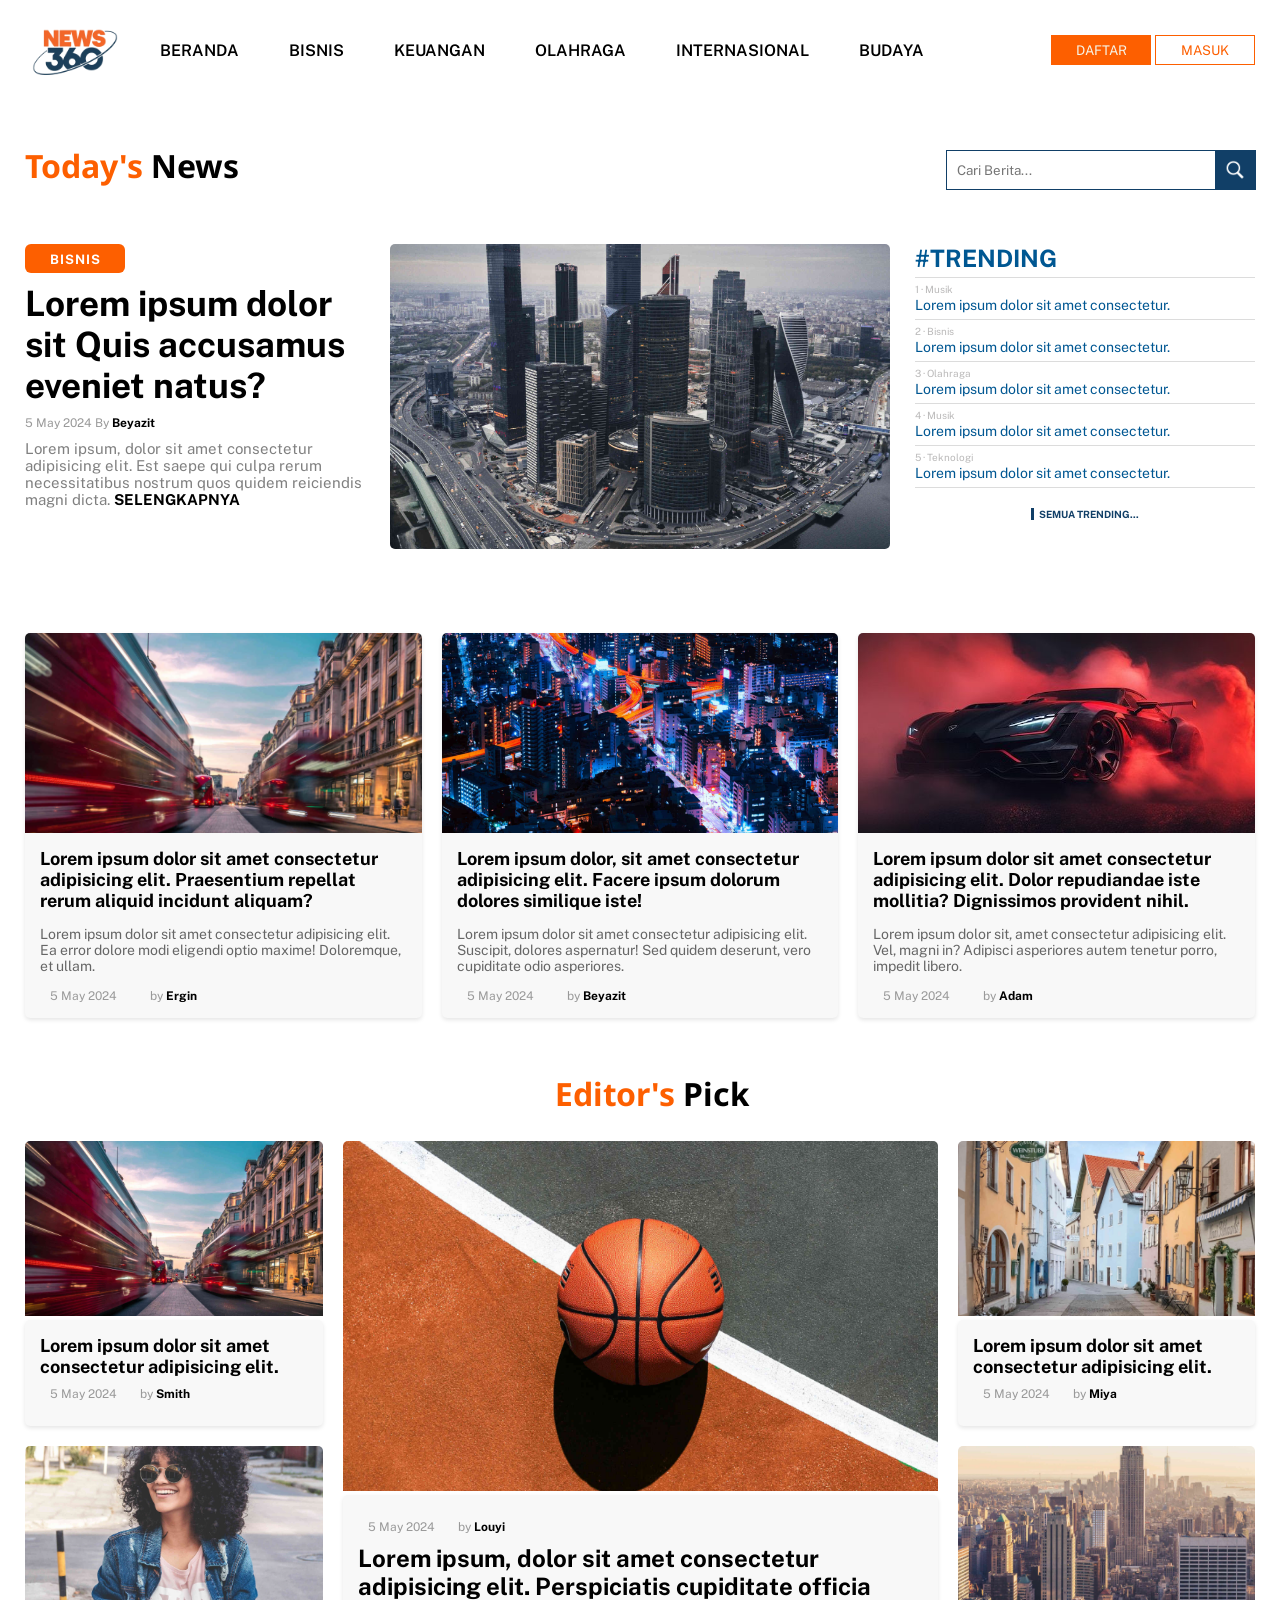
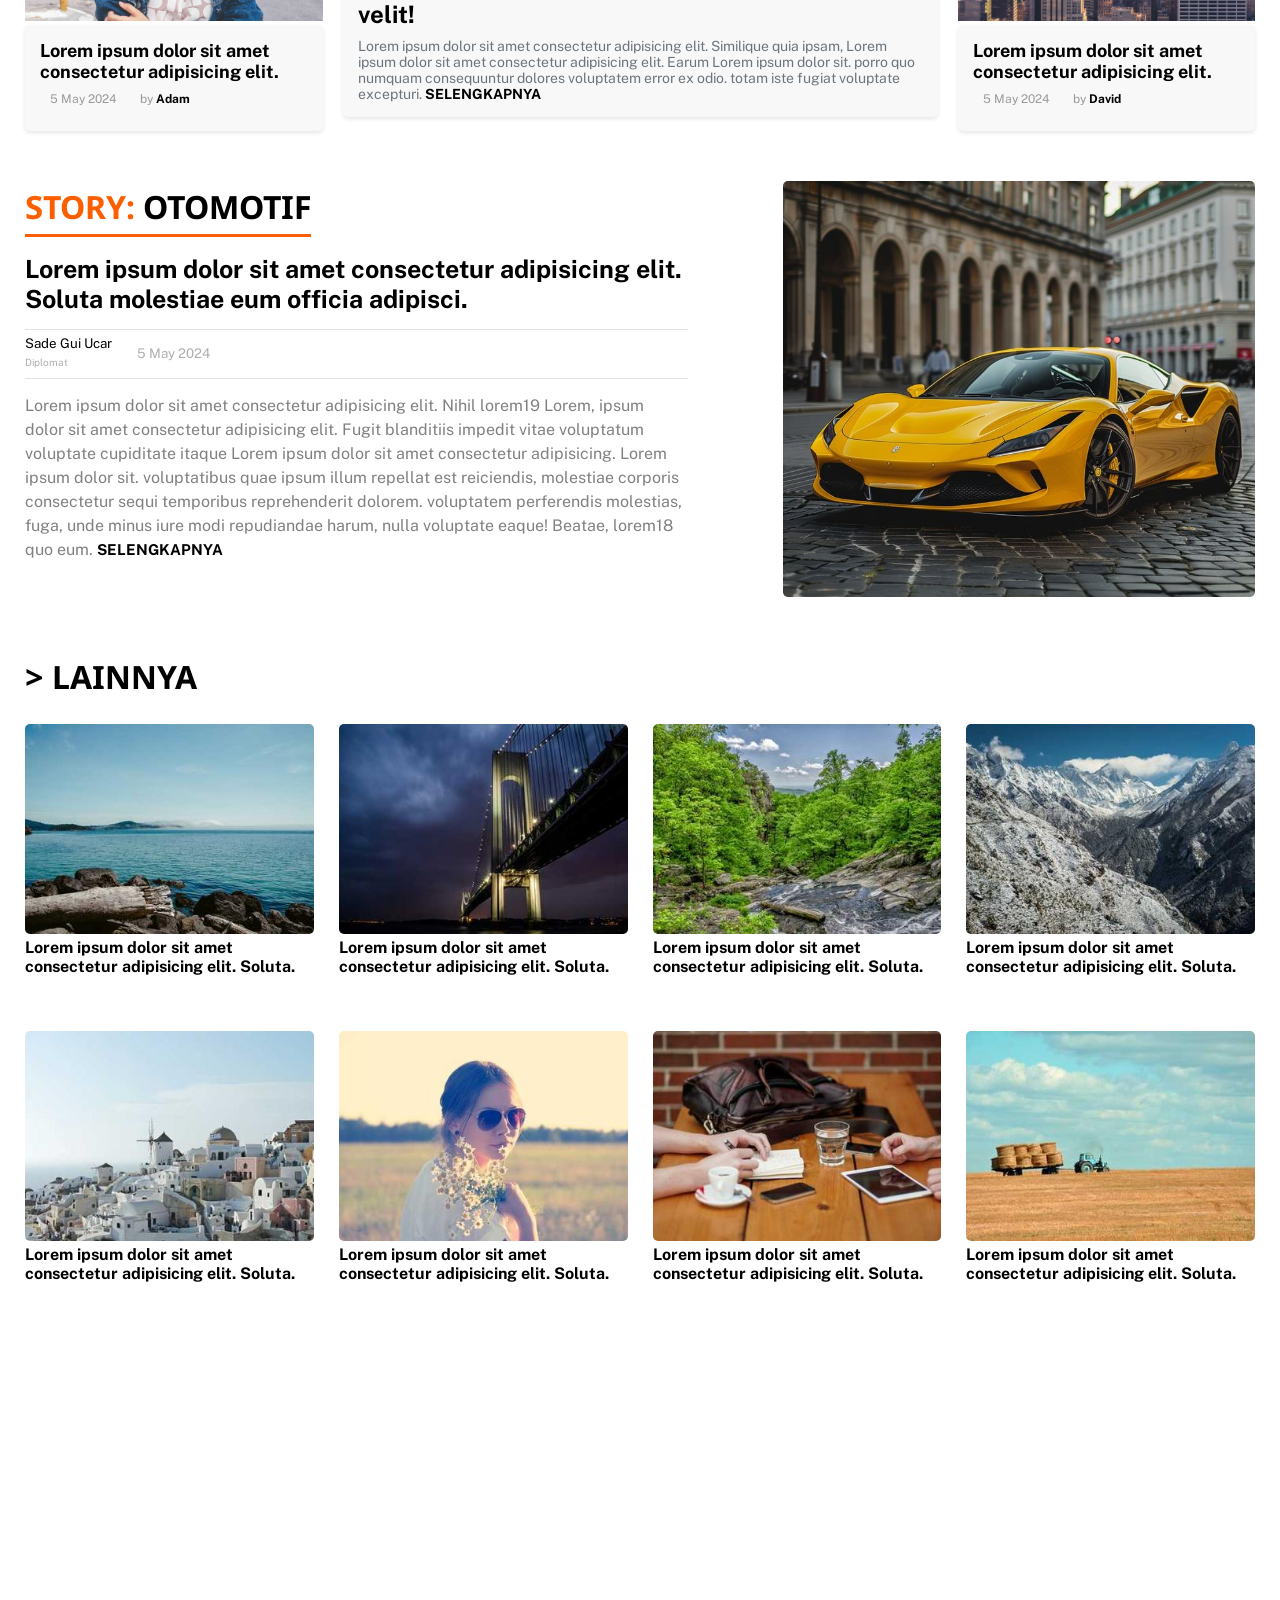
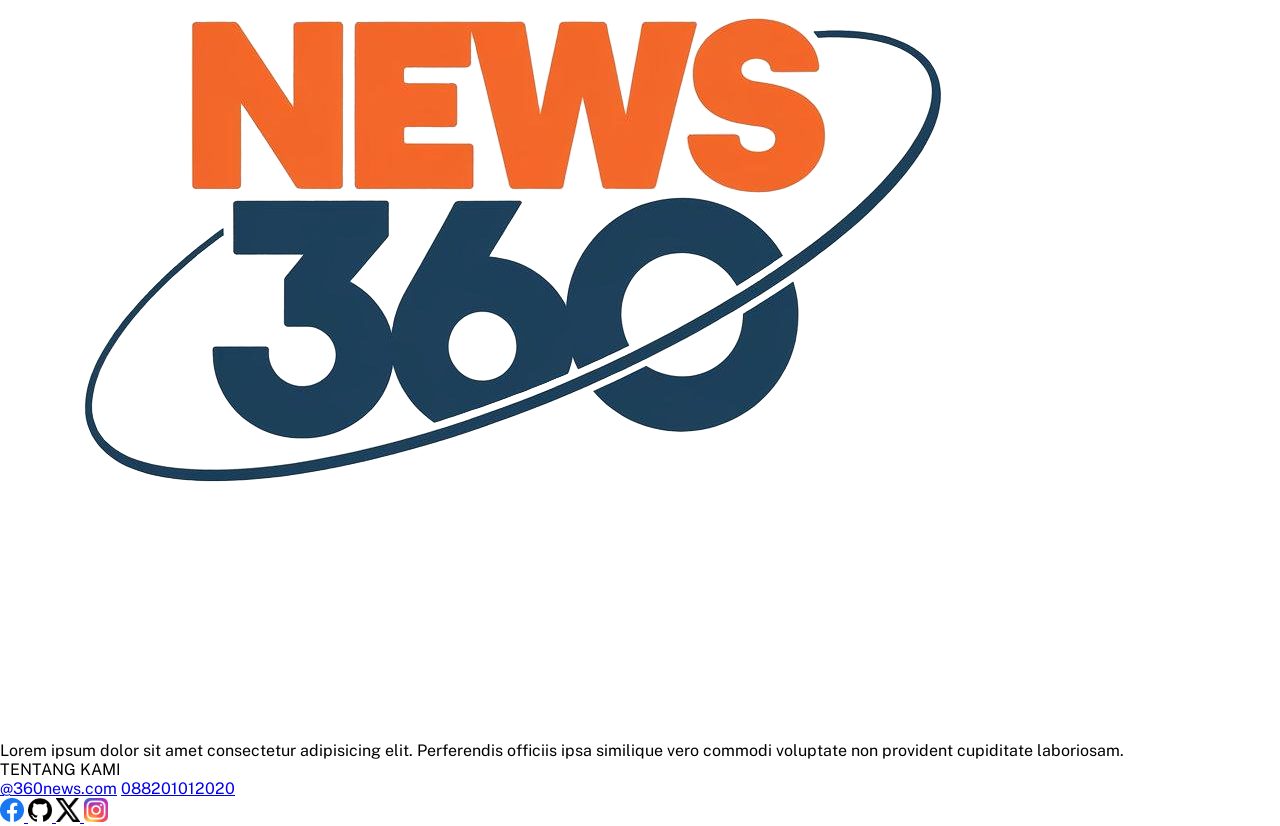
==== beranda.html @ fb4c7521 "first commit" ====
<!DOCTYPE html>
<html lang="en">
<head>
    <meta charset="UTF-8">
    <meta name="viewport" content="width=device-width, initial-scale=1.0">
    <title>360NEWS</title>
    <link rel="stylesheet" href="beranda.css">
    <link rel="preconnect" href="https://fonts.googleapis.com">
    <link rel="preconnect" href="https://fonts.gstatic.com" crossorigin>
    <link href="https://fonts.googleapis.com/css2?family=Public+Sans:ital,wght@0,600;1,600&display=swap" rel="stylesheet">
    <link rel="preconnect" href="https://fonts.googleapis.com">
    <link rel="preconnect" href="https://fonts.gstatic.com" crossorigin>
    <link href="https://fonts.googleapis.com/css2?family=Noto+Sans+Lao:wdth,wght@75,700&family=Public+Sans:ital,wght@0,600;1,600&display=swap" rel="stylesheet">
    <link href="https://cdnjs.cloudflare.com/ajax/libs/font-awesome/5.15.3/css/all.min.css" rel="stylesheet"/>
</head>
<body>
    <header>
        <div class="header-container">
            <div class="left-section">
                <div class="logo">
                    <img src="gambar/LOGOO.png" alt="">
                </div>
                <nav id="navMenu" class="hidden">
                    <div class="labelCari">
                        <input type="text" placeholder="Cari Berita" class="pencarian">
                        <button class="pencarian-btn"><b>Cari</b></button>
                    </div>
                    <a class="kategori" href="#">BERANDA</a>
                    <a class="kategori" href="#">BISNIS</a>
                    <a class="kategori" href="#">KEUANGAN</a>
                    <a class="kategori" href="#">OLAHRAGA</a>
                    <a class="kategori" href="#">INTERNASIONAL</a>
                    <a class="kategori" href="#">BUDAYA</a>
                </nav>
            </div>
            <div class="kanan-nav">
                <div class="ikon-menu" id="menuToggle">
                    <div class="baris"></div>
                    <div class="baris"></div>
                    <div class="baris"></div>
                </div>
                <div class="loginAkun-btn">
                <button>DAFTAR</button>
                <button id="login-btn">MASUK</button>
            </div>
            </div>
        </div>
    </header>

    <main>
        <div class="judul-dan-cari">
        <div class="hotline-judul">
            <h1><b>Today's</b> News</h1>
        </div>
        <div class="pencarian-berita-beranda">
            <div class="container-cari">
                <input type="text" class="cari-input" placeholder="Cari Berita...">
            </div>
            <div class="cari-btn">
                <img src="gambar/icons8-search-50 (1).png" alt="">
            </div>
        </div>
    </div>
        <div class="konten">
            <div class="konten-1">
                <div class="layout">
                    <div class="genre">
                        <a href="#"><b>BISNIS</b></a>
                    </div>
                    <div class="subjudul-konten">
                        <p><b>Lorem ipsum dolor sit  Quis accusamus eveniet natus?</b></p>
                        <div class="penulis-tgl">
                            <label for="">5 May 2024</label>
                            <label for="">By <b>Beyazit</b></label>
                        </div>
                        <div class="ringkasan">
                            <p>Lorem ipsum, dolor sit amet consectetur adipisicing elit. Est saepe qui culpa rerum necessitatibus nostrum quos quidem reiciendis magni dicta. <b>SELENGKAPNYA</b></p>
                        </div>
                    </div>
                </div>
                <div class="layout">
                    <img class="gambarHotline" src="gambar/websiteplanet-dummy-820X500 (1).png" alt="">
                </div>
                <div class="layout">
                    <div class="trending-layout">
                        <h3>#TRENDING</h3>
                        <div class="trending-card">
                            <div class="nomor-genre">
                                <label for="">1 · </label>
                                <label for="">Musik</label>
                            </div>
                            <a href="#">Lorem ipsum dolor sit amet consectetur.</a>
                        </div>
                        <div class="trending-card">
                            <div class="nomor-genre">
                                <label for="">2 · </label>
                                <label for="">Bisnis</label>
                            </div>
                            <a href="#">Lorem ipsum dolor sit amet consectetur.</a>
                        </div>
                        <div class="trending-card">
                            <div class="nomor-genre">
                                <label for="">3 · </label>
                                <label for="">Olahraga</label>
                            </div>
                            <a href="#">Lorem ipsum dolor sit amet consectetur.</a>
                        </div>
                        <div class="trending-card">
                            <div class="nomor-genre">
                                <label for="">4 · </label>
                                <label for="">Musik</label>
                            </div>
                            <a href="#">Lorem ipsum dolor sit amet consectetur.</a>
                        </div>
                        <div class="trending-card">
                            <div class="nomor-genre">
                                <label for="">5 · </label>
                                <label for="">Teknologi</label>
                            </div>
                            <a href="#">Lorem ipsum dolor sit amet consectetur.</a>
                        </div>
                        <div class="trending-card">
                            <div class="semua-trending">
                                <a href="#"><b>SEMUA TRENDING...</b></a>
                            </div>
                        </div>
                    </div>
                </div>
            </div>
            <div class="konten-2">
                <div class="panel">
                    <img src="gambar/websiteplanet-dummy-820X500 (2).png" alt="">
                    <p class="subjudul-konten-2"><b>Lorem ipsum dolor sit amet consectetur adipisicing elit. Praesentium repellat rerum aliquid incidunt aliquam?</b></p>
                    <p class="ringkasan-konten-2">Lorem ipsum dolor sit amet consectetur adipisicing elit. Ea error dolore modi eligendi optio maxime! Doloremque, et ullam.</p>
                    <div class="penulis-tgl-konten">
                        <label for="">5 May 2024</label>
                        <label for="">by <b>Ergin</b></label>
                    </div>
                </div>
                <div class="panel">
                    <img src="gambar/websiteplanet-dummy-800X400.png" alt="">
                    <p class="subjudul-konten-2"><b>Lorem ipsum dolor, sit amet consectetur adipisicing elit. Facere ipsum dolorum dolores similique iste!</b></p>
                    <p class="ringkasan-konten-2">Lorem ipsum dolor sit amet consectetur adipisicing elit. Suscipit, dolores aspernatur! Sed quidem deserunt, vero cupiditate odio asperiores.</p>
                    <div class="penulis-tgl-konten">
                        <label for="">5 May 2024</label>
                        <label for="">by <b>Beyazit</b></label>
                    </div>
                </div>
                <div class="panel">
                    <img src="gambar/Premium Photo _ Sport car wallpaper illustration images.jpg" alt="">
                    <p class="subjudul-konten-2"><b>Lorem ipsum dolor sit amet consectetur adipisicing elit. Dolor repudiandae iste mollitia? Dignissimos provident nihil.</b></p>
                    <p class="ringkasan-konten-2">Lorem ipsum dolor sit, amet consectetur adipisicing elit. Vel, magni in? Adipisci asperiores autem tenetur porro, impedit libero.</p>
                    <div class="penulis-tgl-konten">
                        <label for="">5 May 2024</label>
                        <label for="">by <b>Adam</b></label>
                    </div>
                </div>
            </div>
        </div>
        <div class="konten-editor-pick">
        <h1><b>Editor's</b> Pick</h1>
        <div class="kontainer">
            <div class="gambar-kiri">
                <div class="card">
                    <img src="gambar/websiteplanet-dummy-820X500 (2).png" alt="" class="gambar-sisi">
                    <div class="card-konten">
                        <h3>Lorem ipsum dolor sit amet consectetur adipisicing elit.</h3>
                        <div class="penulis-tgl-konten">
                            <label for="">5 May 2024</label>
                            <label for="">by <b>Smith</b></label>
                        </div>
                    </div>
                </div>
                <div class="card">
                    <img src="gambar/websiteplanet-dummy-800X500.png" alt="" class="gambar-sisi">
                    <div class="card-konten">
                        <h3>Lorem ipsum dolor sit amet consectetur adipisicing elit.</h3>
                        <div class="penulis-tgl-konten">
                            <label for="">5 May 2024</label>
                            <label for="">by <b>Adam</b></label>
                        </div>
                    </div>
                </div>   
            </div>
            <div class="main-card">
                <img src="gambar/websiteplanet-dummy-820X500 (3).png" alt="">
                <div class="main-card-konten">
                    <div class="penulis-tgl-konten">
                        <label for="">5 May 2024</label>
                        <label for="">by <b>Louyi</b></label>
                    </div>
                        <h2 class="subjudul-main-konten"><b>Lorem ipsum, dolor sit amet consectetur adipisicing elit. Perspiciatis cupiditate officia velit!</b></h2>
                        <p class="ringkasan-main-konten">Lorem ipsum dolor sit amet consectetur adipisicing elit. Similique quia ipsam, Lorem ipsum dolor sit amet consectetur adipisicing elit. Earum Lorem ipsum dolor sit. porro quo numquam consequuntur dolores voluptatem error ex odio. totam iste fugiat voluptate excepturi. <b>SELENGKAPNYA</b></p>
                    </div>
                </div>
                <div class="gambar-kanan">
                    <div class="card">
                        <img src="gambar/websiteplanet-dummy-800X400 (2).png" alt="" class="gambar-sisi">
                        <div class="card-konten">
                            <h3>Lorem ipsum dolor sit amet consectetur adipisicing elit.</h3>
                            <div class="penulis-tgl-konten">
                                <label for="">5 May 2024</label>
                                <label for="">by <b>Miya</b></label>
                            </div>
                        </div>
                    </div>
                    <div class="card">
                        <img src="gambar/websiteplanet-dummy-800X400 (3).png" alt="" class="gambar-sisi">
                        <div class="card-konten">
                            <h3>Lorem ipsum dolor sit amet consectetur adipisicing elit.</h3>
                            <div class="penulis-tgl-konten">
                                <label for="">5 May 2024</label>
                                <label for="">by <b>David</b></label>
                            </div>
                        </div>
                    </div>
                </div>
            </div>
        </div>
        <div class="story-war">
            <div class="kontainer-story">
                <div class="konten-kiri">
                    <h1><b>STORY:</b> OTOMOTIF</h1>
                    <p><b>Lorem ipsum dolor sit amet consectetur adipisicing elit. Soluta molestiae eum officia adipisci.</b></p>
                    <div class="tgl-penulis-story">
                        <div class="nama-jabatan">
                            <p class="nama-penulis">Sade Gui Ucar</p>
                            <p class="jabatan">Diplomat</p>
                        </div>
                        <p class="tgl-penulis">5 May 2024</p>
                    </div>
                    <p class="ringkasan-story-konten">Lorem ipsum dolor sit amet consectetur adipisicing elit. Nihil lorem19 Lorem, ipsum dolor sit amet consectetur adipisicing elit. Fugit blanditiis impedit vitae voluptatum voluptate cupiditate itaque Lorem ipsum dolor sit amet consectetur adipisicing. Lorem ipsum dolor sit. voluptatibus quae ipsum illum repellat est reiciendis, molestiae corporis consectetur sequi temporibus reprehenderit dolorem. voluptatem perferendis molestias, fuga, unde minus iure modi repudiandae harum, nulla voluptate eaque! Beatae, lorem18 quo eum. <b>SELENGKAPNYA</b></p>
                </div>
                <div class="konten-kanan">
                    <img src="gambar/Yellow Ferrari F8 On Slate Brick Road  3D Sublimation 20oz Skinny Straight Tumblr Wrap  300 DPI PNG Commercial Use  Supercar Enthusiast Gift.jpg" alt="">
                </div>
            </div>
        </div>
        <div class="semua-class">
            <h1>> LAINNYA</h1>
            <div class="grid-conten">
                <div class="grid-card-konten">
                    <img src="gambar/16-367x267.jpg" alt="">
                    <p><b>Lorem ipsum dolor sit amet consectetur adipisicing elit. Soluta.</b></p>
                </div>
                <div class="grid-card-konten">
                    <img src="gambar/84-367x267 (1).jpg" alt="">
                    <p><b>Lorem ipsum dolor sit amet consectetur adipisicing elit. Soluta.</b></p>
                </div>
                <div class="grid-card-konten">
                    <img src="gambar/28-367x267.jpg" alt="">
                    <p><b>Lorem ipsum dolor sit amet consectetur adipisicing elit. Soluta.</b></p>
                </div>
                <div class="grid-card-konten">
                    <img src="gambar/29-367x267.jpg" alt="">
                    <p><b>Lorem ipsum dolor sit amet consectetur adipisicing elit. Soluta.</b></p>
                </div>
                <div class="grid-card-konten">
                    <img src="gambar/49-367x267.jpg" alt="">
                    <p><b>Lorem ipsum dolor sit amet consectetur adipisicing elit. Soluta.</b></p>
                </div>
                <div class="grid-card-konten">
                    <img src="gambar/64-367x267.jpg" alt="">
                    <p><b>Lorem ipsum dolor sit amet consectetur adipisicing elit. Soluta.</b></p>
                </div>
                <div class="grid-card-konten">
                    <img src="gambar/7-367x267.jpg" alt="">
                    <p><b>Lorem ipsum dolor sit amet consectetur adipisicing elit. Soluta.</b></p>
                </div>
                <div class="grid-card-konten">
                    <img src="gambar/85-367x267.jpg" alt="">
                    <p><b>Lorem ipsum dolor sit amet consectetur adipisicing elit. Soluta.</b></p>
                </div>
            </div>
        </div>
    </main>

    <footer>
        <div class="konten-footer">
            <div class="bagian-kiri">
                <img src="gambar/LOGOO.png" alt="">
                <p>Lorem ipsum dolor sit amet consectetur adipisicing elit. Perferendis officiis ipsa similique vero commodi voluptate non provident cupiditate laboriosam.</p>
            </div>
            <div class="bagian-kanan">
                <p>TENTANG KAMI</p>
                <div class="social-media">
                    <a href="#">@360news.com</a>
                    <a href="#">088201012020</a>
                    <div class="gambar-sosmed">
                        <a href="#">
                            <img alt="Facebook logo" height="24" src="gambar/logos_facebook.png" width="24"/>
                           </a>
                           <a href="#">
                            <img alt="Github logo" height="24" src="gambar/download 111(1).png" width="24"/>
                           </a>
                           <a href="#">
                            <img alt="X logo" height="24" src="gambar/download 22(1).png" width="24"/>
                           </a>
                           <a href="#">
                            <img alt="Instagram logo" height="24" src="gambar/skill-icons_instagram.png" width="24"/>
                           </a>
                    </div>
                </div>     
            </div>
        </div>
    </footer>

    <script src="nav-mobile.js"></script>
</body>
</html>
---- beranda.css ----
* {
    margin: 0;
    padding: 0;
    font-family: "Public Sans", sans-serif;
    box-sizing: border-box;
}

header {
    width: 100%;
    height: 100px;
    background-color: white;
    padding: 0 25px;
}

.header-container {
    height: 100%;
    display: flex;
    justify-content: space-between;
    align-items: center;
}

.left-section {
    display: flex;
    align-items: center;
    gap: 10px;
}

.logo img {
    width: 100px;
    vertical-align: middle;
}

nav {
    display: flex;
    align-items: center;
}

header nav a {
    text-decoration: none;
    color: black;
    margin: 0 25px;
    font-family: "Public Sans", sans-serif;
    font-optical-sizing: auto;
    font-weight: 600;
    font-style: normal;
}

.kanan-nav {
    display: flex;
    align-items: center;
}

header button {
    width: 100px;
    height: 30px;
    background-color: #FD5F00;
    color: #F6F6E9;
    border: 1px solid #FD5F00;
    padding: 0px 5px;
}

header #login-btn {
    background-color: white;
    color: #FD5F00;
    border: 1px solid #FD5F00;
}

.loginAkun-btn button:hover {
    background-color: #f67525;
    color: white;
    border: 1px solid #f67525;
}

.loginAkun-btn #login-btn:hover {
    background-color: #f67525;
    color: white;
    border: 1px solid #f67525;
}

.kanan-nav img {
    width: 20px;
    margin-right: 45px;
}

.kanan-nav .notif {
    margin-right: 50px;
}

.pencarian {
    display: none;
}

.pencarian-btn {
    display: none;
}


/* main style */

.judul-dan-cari {
    display: flex;
    justify-content: space-between;
}

.pencarian-berita-beranda {
    margin: 0;
    display: flex;
    margin-left: 25px;
    margin-right: 25px;
    margin-top: 50px;
    margin-bottom: 20px;
}

.pencarian-berita-beranda .cari-input {
    width: 310px;
    padding: 11px 10px;
    margin-left: 55%;
    border-radius: 0;
    border: 1.5px solid #113F67;
}

.cari-input:focus {
    border: 2.5px solid #113F67;
    outline: none;
    padding: 10px 10px;
}

.cari-btn img {
    width: 40px;
    border: 1px solid #113F67;
    background-color: #113F67;
    padding: 9px;
    margin-left: 130px;
}

.cari-btn img:hover {
    background-color: #005792;
}

.cari-btn img:active {
    background-color: #113F67;
}

.layout {
    display: inline;
    margin: 30px 0;
}

main h1 {
    margin-left: 25px;
    margin-top: 40px;
    margin-bottom: 20px;
    font-family: "Noto Sans Lao", sans-serif;
    font-optical-sizing: auto;
    font-weight: 700;
    font-style: normal;
}

main h1 b {
    color: #FD5F00;
    font-family: "Noto Sans Lao", sans-serif;
}

.konten-1 {
    display: grid;
    grid-template-columns: repeat(3, 1fr);
    grid-gap: 25px;
    margin: 0 25px;
}

.genre a {
    text-decoration: none;
    font-size: 13px;
    color: white;
    letter-spacing: 1px;
}

.genre {
    margin-bottom: 10px;
    background-color: #FD5F00;
    padding: 5px 10px;
    width: 100px;
    text-align: center;
    border-radius: 6px;
}

.subjudul-konten p b {
    font-size: 35px;
}

.subjudul-konten .penulis-tgl {
    font-size: 12px;
    color: #999;
    margin: 10px 0;
}

.penulis-tgl label b {
    color: black;
}

.ringkasan {
    color: gray;
    font-size: 15px;
}

.ringkasan p b {
    font-size: 15px;
    color: black;
}

.layout img {
    width: 500px;
    border-radius: 5px;
}

.trending-card {
    border-top: 1px solid gainsboro;
}

.trending-layout .trending-card {
    margin: 5px 0;
    padding-top: 5px;
}

.trending-layout h3 {
    font-size: 24px;
    color: #005792;
}

.trending-layout .trending-card a {
    text-decoration: none;
    color: #005792;
    font-size: 14px;
}

.trending-card .nomor-genre {
    font-size: 10px;
    color: rgb(186, 185, 185);
}

.trending-card .semua-trending a {
    font-size: 10px;
    color: #113F67;
    border-left: 3px solid #113F67;
    padding-left: 5px;
}

.trending-card .semua-trending {
    text-align: center;
    margin-top: 10px;
}

.konten-2 {
  display: grid;
  grid-template-columns: repeat(3, 1fr);
  grid-gap: 20px;
  margin: 50px 25px;
}

.panel {
  display: flex;
  flex-direction: column;
  align-items: flex-start;
  background-color: #f8f8f8;
  border-radius: 5px;
  box-shadow: 0 2px 4px rgba(0, 0, 0, 0.1);
}

.panel .penulis-tgl-konten label {
    color: black;
    margin-right: 20px;
}

.panel img {
  width: 100%;
  height: 200px;
  object-fit: cover;
  border-top-left-radius: 5px;
  border-top-right-radius: 5px;
}

.panel .subjudul-konten-2 {
  font-size: 18px;
  font-weight: bold;
  margin: 15px;
}

.panel .ringkasan-konten-2 {
  font-size: 14px;
  color: #666;
  margin: 0 15px 15px;
}

.panel .penulis-tgl-konten {
  font-size: 12px;
  margin: 0 15px 15px;
}

.panel .penulis-tgl-konten label {
    color: #999;
}

.panel .penulis-tgl-konten label b {
    color: black;
}

.kontainer {
    display: grid;
    grid-template-columns: 1fr 2fr 1fr;
    gap: 20px;
    margin: 0 25px;
}

.konten-editor-pick h1 {
    text-align: center;
}

.konten-editor-pick h1 b {
    color: #FD5F00;
}

.gambar-kanan, .gambar-kiri {
    display: flex;
    flex-direction: column;
    gap: 20px;
}

.card img, .main-card img {
    width: 100%;
    height: auto;
    object-fit: cover;
    border-top-left-radius: 5px;
    border-top-right-radius: 5px;
}

.main-card img {
    height: 350px;
}

.card img {
    height: 175px;
}

.card-konten, .main-card-konten {
    padding: 15px;
    background-color: #f8f8f8;
    border-radius: 5px;
    box-shadow: 0 2px 4px rgba(0, 0, 0, 0.1);
}

.card-konten h3, .main-card-konten h2 {
    font-size: 18px;
    margin: 0 0 10px;
}

.main-card-konten h2 {
    font-size: 24px;
}

.card-konten p, .main-card-konten p {
    font-size: 14px;
    color: #6c757d;
    margin: 0;
}

.main-card-konten p b {
    color: black;
}


.penulis-tgl-konten {
    font-size: 12px;
    margin: 10px 0;
}

.penulis-tgl-konten label {
    color: #999;
    margin: 0px 10px;
}

.penulis-tgl-konten label b {
    color: black;
}


/* style story: war */
.kontainer-story {
    display: flex;
    margin: 50px 25px;
}

.konten-kanan img {
    width: 100%;
    border-radius: 5px;
}

.konten-kanan {
    width: 40%;
}

.konten-kiri {
    display: flex;
    flex-direction: column;
    width: 60%;
    margin-right: 50px;
}

.konten-kiri h1 {
    margin: 0;
    margin-bottom: 20px;
    text-decoration: underline #FD5F00;
    text-underline-offset: 15px;
}

.konten-kiri p b {
    font-size: 25px;
}

.konten-kiri .tgl-penulis-story p {
    font-size: smaller;
}

.tgl-penulis-story {
    display: flex;
    color: rgb(176, 173, 173);
    border-top: 1px solid #e3e1e1;
    border-bottom: 1px solid #e3e1e1;
    padding: 5px 0px;
    margin-right: 45px;
    margin-bottom: 15px;
    margin-top: 15px;
}

.konten-kiri .nama-jabatan .jabatan {
    font-size: 10px;
    padding: 5px 0;
}

.tgl-penulis-story .tgl-penulis {
    padding: 10px 0;
    font-size: smaller;
}

.tgl-penulis-story .nama-jabatan {
    margin-right: 25px;
}

.tgl-penulis-story .nama-jabatan .nama-penulis {
    color: black;
}

.konten-kiri .ringkasan-story-konten {
    color: gray;
    padding-right: 50px;
    font-size: 16px;
    line-height: 1.5;
}

.konten-kiri .ringkasan-story-konten b {
    font-size: 15px;
    color: black;
}



/* Layout Panel 'Lainnya' */
.grid-conten {
    display: grid;
    grid-template-columns: repeat(4, 1fr);
    grid-gap: 25px;
    margin: 0px 25px;
}

.grid-card-konten {
    margin-bottom: 30px;
}

.grid-card-konten img {
    width: 100%;
    border-radius: 5px;
}

.grid-card-konten p {
    margin-right: 10px;
}

/* brekpoint nav-bar */

@media (max-width: 865px) {
    header nav {
        display: none;
        flex-direction: column;
        position: absolute;
        top: 100px;
        left: 0;
        width: 90%;
        background-color: white;
        z-index: 1000;
        margin-left: 20px;
        padding: 20px;
        box-shadow: 0 2px 5px rgba(0,0,0,0.1);
    }

    .pencarian {
        display: flex;
        width: 85%;
        border: 1px solid black;
        padding: 10px;
        margin-bottom: 20px;
    }

    .labelCari {
        display: flex;
        width: 100%;
    }

    .pencarian-btn {
        display: inline;
        border-radius: 2px;
        margin-left: 5px;
        padding: 10px 0px;
        background-color: orangered;
        border: 1px solid gray;
        height: 100%;
    }

    header nav a {
        padding: 10px 0;
        border-bottom: 1px solid gray;
        margin: 0;
    }

    header nav.active {
        display: flex;
    }

    .kanan-nav button {
        margin-right: 5px;
    }

    .ikon-menu {
        display: flex;
        flex-direction: column;
        justify-content: center;
        align-items: flex-end;
        cursor: pointer;
    }

    .baris {
        width: 25px;
        height: 3px;
        background-color: black;
        margin: 2px 0;
        transition: all 0.2s ease-in-out;
    }
}

@media (max-width: 894px) {
    header nav {
        display: none;
        flex-direction: column;
        position: absolute;
        top: 100px;
        left: 0;
        width: 90%;
        background-color: white;
        z-index: 1000;
        margin-top: 0;
        margin-left: 20px;
    }

    .pencarian {
        display: flex;
        width: 85%;
        border: 1px solid black;
        padding: 10px;
        margin-bottom: 20px;
    }

    .labelCari {
        display: flex;
    }

    .pencarian-btn {
        display: inline;
        border-radius: 2px;
        margin-left: 5px;
        padding: 10px 0px;
        background-color: orangered;
        border: 1px solid gray;
        height: 100%;
    }

    header nav a {
        padding-bottom: 10px;
        border-bottom: 1px solid gray;
    }

    header nav.active {
        display: flex;
    }

    .kanan-nav {
        display: flex;
    }

    .ikon-menu {
        display: flex;
        flex-direction: column;
        justify-content: center;
        align-items: flex-end;
        width: 100%;
        height: 30px;
        cursor: pointer;
        margin-right: 50px;
        margin-left: 10px;
    }

    .kanan-nav img {
        margin-right: 25px;
        display: none;
    }

    .kanan-nav .notif {
        margin-right: -10px;
    }

    .login-btn {
        padding: 0px 20px;
        margin-right: 20px;
    }

    .baris {
        width: 25px;
        height: 3px;
        background-color: black;
        margin: 2px 0;
        transition: all 0.2s ease-in-out;
    }
}

@media (max-width: 1024px) {
    .notif {
        display: none;
    }

    .kanan-nav img {
        margin-right: 20px;
    }

    header nav a {
        margin: 10px;
    }

    .kanan-nav .searching {
        margin-right: 40px;
    }
}

@media (max-width: 1057px) {
    .kanan-nav {
        margin-left: 15px;
    }

    .kanan-nav img {
        margin-right: 20px;
    }

    .login-btn {
        margin-left: -20px;
    }
}

@media (max-width: 1192px) {
    header nav a {
        margin: 15px;
    }

    .login-btn {
        margin-right: 25px;
    }
}

/* Breakpoint konten hotline & konten-2 */

@media (max-width: 768px) {
    .konten-1 {
      flex-direction: column;
      align-items: center;
    }
  
    .subjudul-konten p b {
      font-size: 20px;
    }
  
    .gambarHotline {
      width: 100%;
      margin-left: 0;
      margin-top: 20px;
    }

    .ringkasan p b {
        font-size: smaller;
    }

    .konten-2 {
        grid-template-columns: 1fr;
      }
    
      .panel img {
        height: 180px;
      }
    
      .panel .subjudul-konten-2 {
        font-size: 16px;
      }
    
      .panel .ringkasan-konten-2 {
        font-size: 13px;
      }
    
      .panel .penulis-tgl-konten {
        font-size: 11px;
      }

  }

  @media (max-width: 1023px) {
    .konten-1 {
        flex-direction: column-reverse;
    }

    .gambarHotline {
        width: 100%;
        margin-left: 0;
        margin-top: 20px;
    }

    .konten-2 {
      grid-template-columns: repeat(1, 1fr);
    }
  }
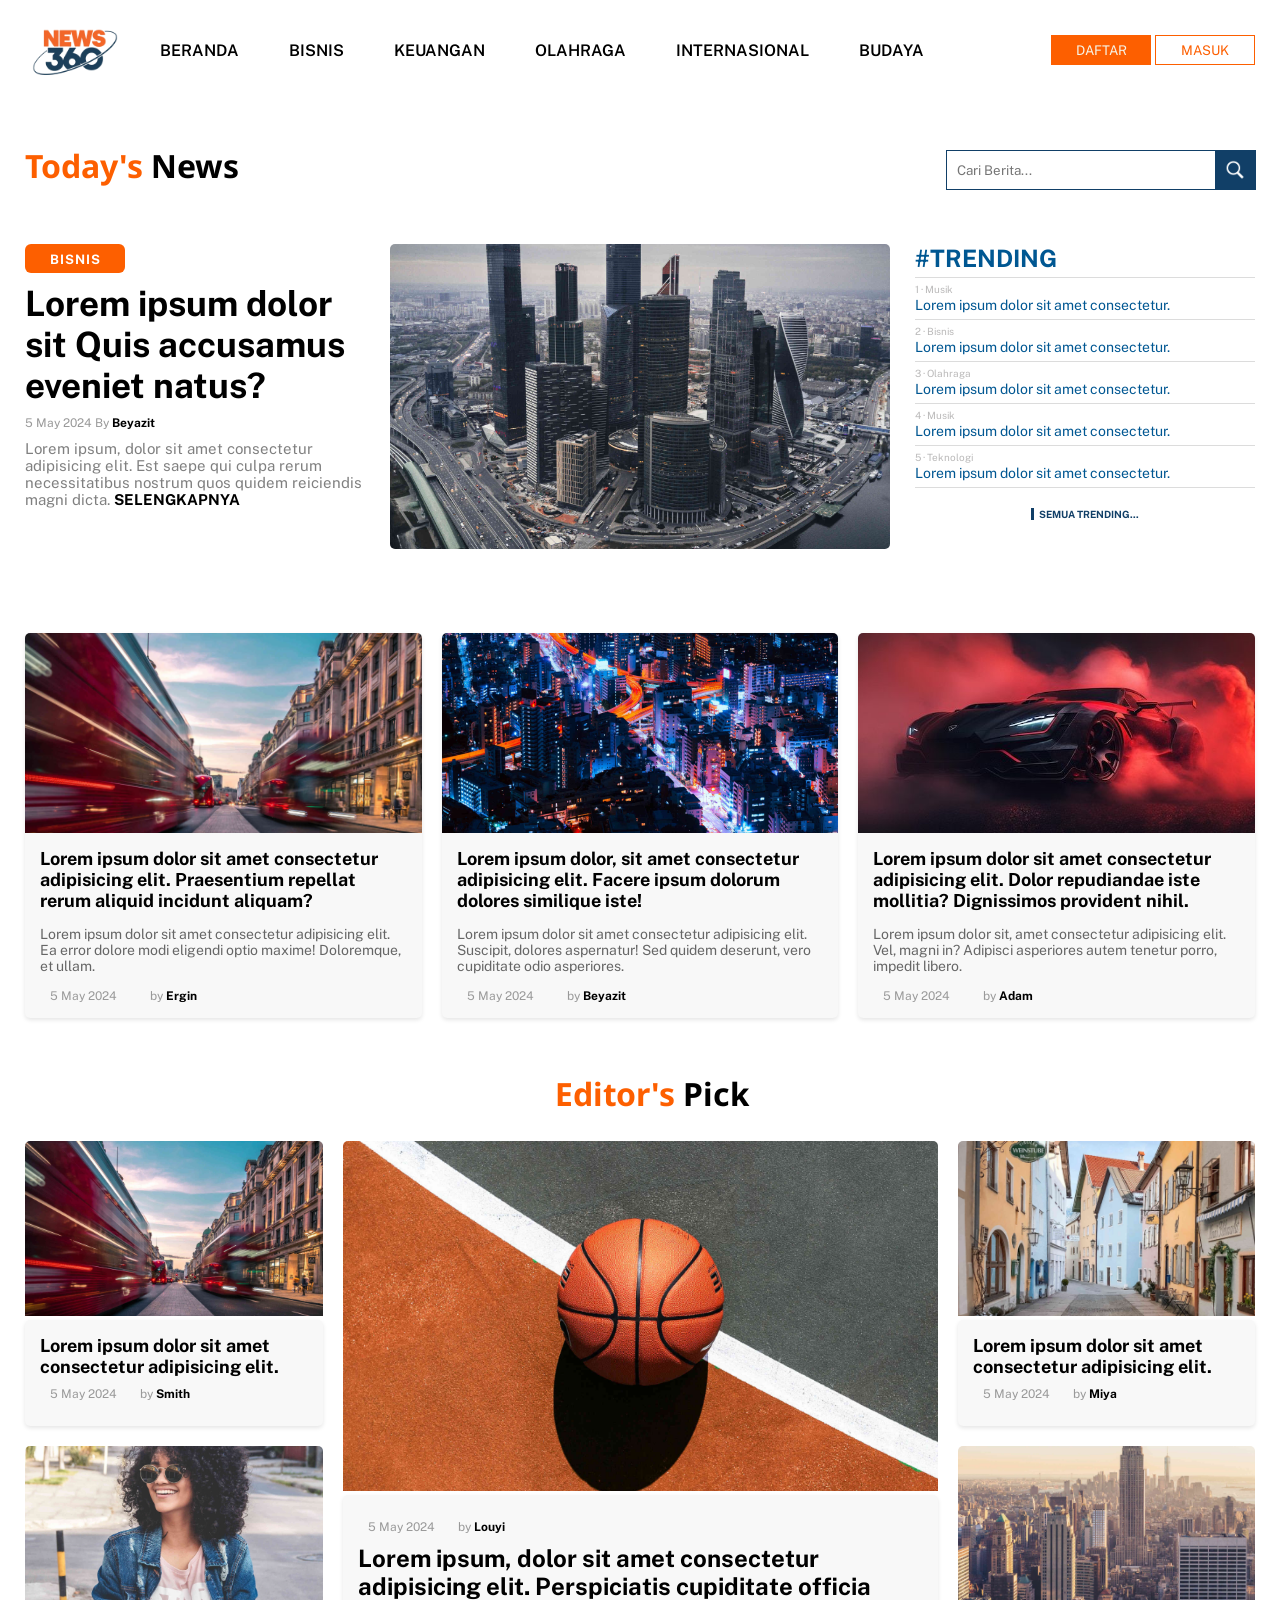
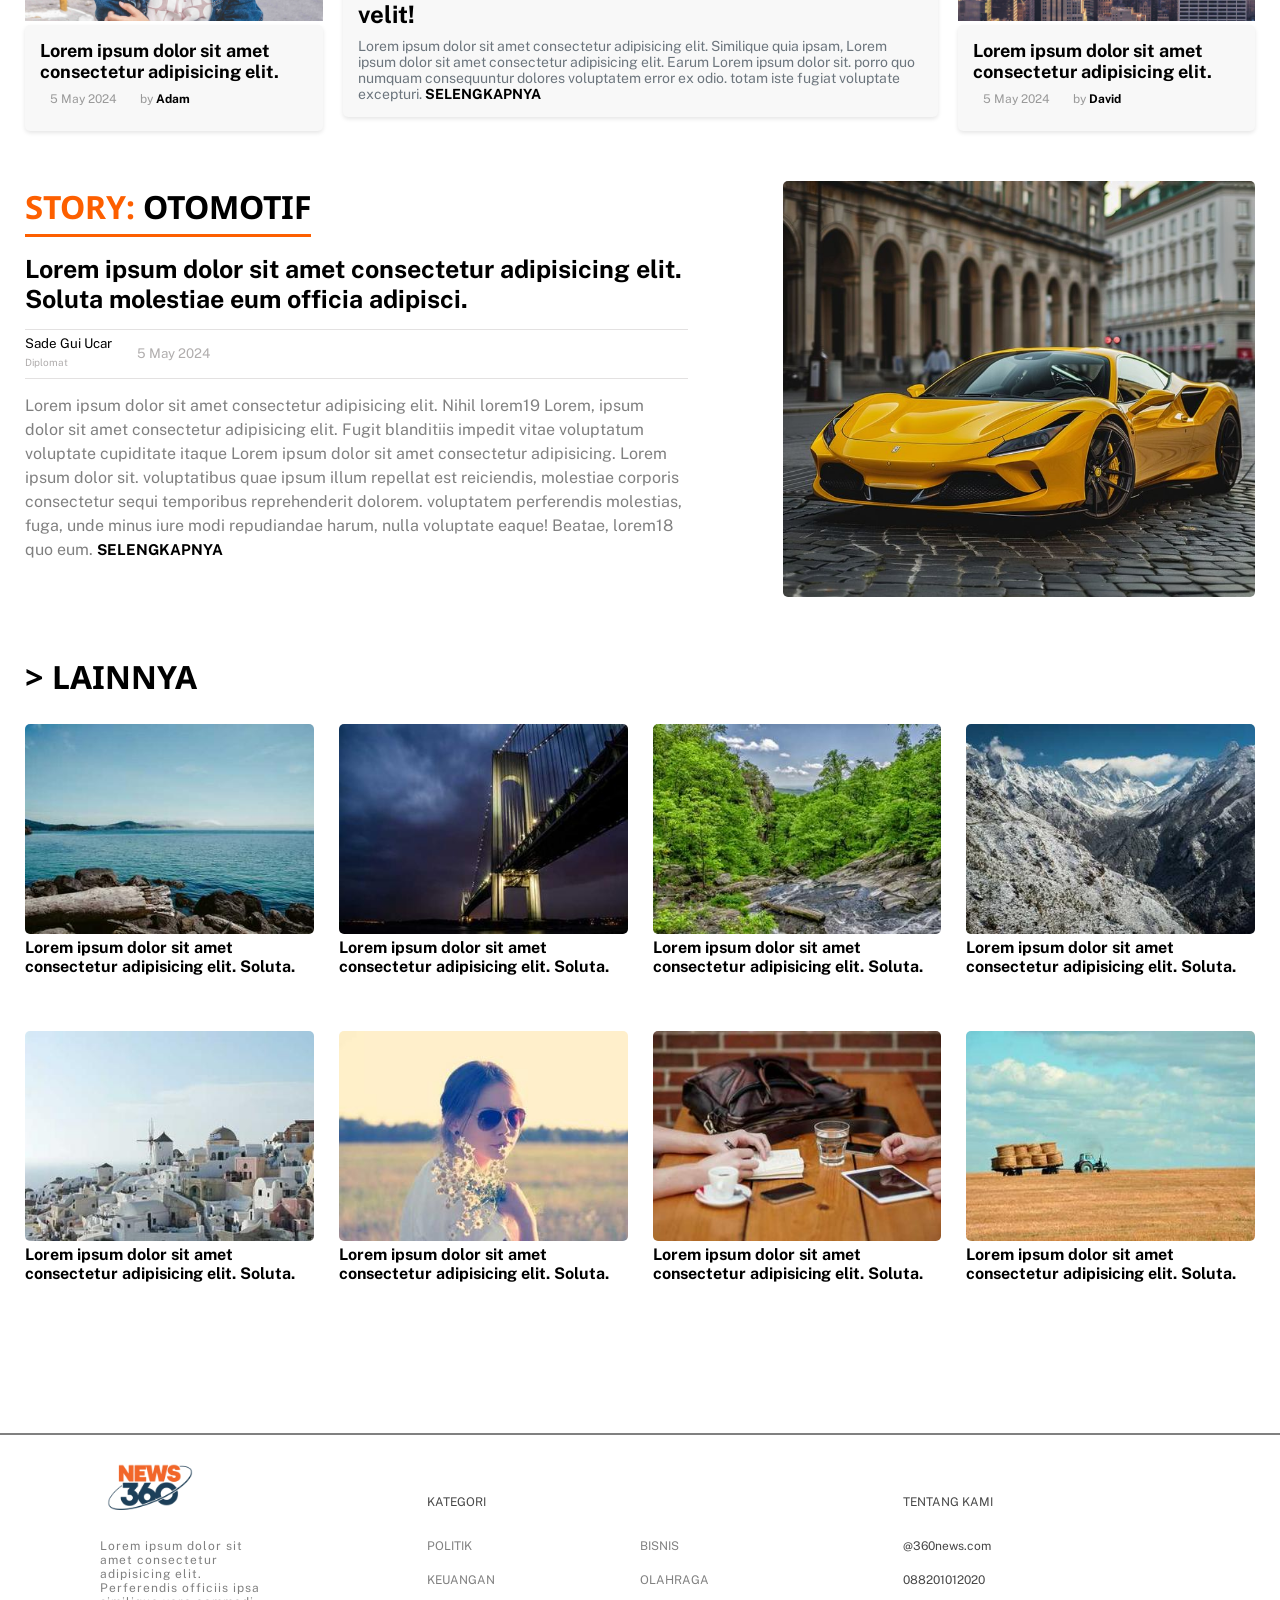
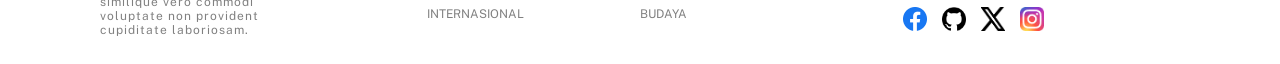
==== commit e68c57de: "footer" ====
--- a/beranda.html
+++ b/beranda.html
@@ -281,6 +281,17 @@
                 <img src="gambar/LOGOO.png" alt="">
                 <p>Lorem ipsum dolor sit amet consectetur adipisicing elit. Perferendis officiis ipsa similique vero commodi voluptate non provident cupiditate laboriosam.</p>
             </div>
+            <div class="footer-tengah">
+                <p>KATEGORI</p>
+                <div class="f-tengah">
+                    <a class="kategori-ftr" href="#">POLITIK</a>
+                    <a class="kategori-ftr" href="#">BISNIS</a>
+                    <a class="kategori-ftr" href="#">KEUANGAN</a>
+                    <a class="kategori-ftr" href="#">OLAHRAGA</a>
+                    <a class="kategori-ftr" href="#">INTERNASIONAL</a>
+                    <a class="kategori-ftr" href="#">BUDAYA</a>
+                </div>
+            </div>
             <div class="bagian-kanan">
                 <p>TENTANG KAMI</p>
                 <div class="social-media">
--- a/beranda.css
+++ b/beranda.css
@@ -483,6 +483,94 @@
 .grid-card-konten p {
     margin-right: 10px;
 }
+
+
+/* Style Footer */
+.konten-footer {
+    border-top: 2px solid gray;
+    border-width: 100%;
+    margin: 20px 0px;
+    margin-top: 120px;
+    display: grid;
+    grid-template-columns: repeat(3, 1fr);
+}
+
+.konten-footer .bagian-kiri img {
+    width: 100px;
+    margin-left: 100px;
+}
+
+.konten-footer .bagian-kiri p {
+    font-size: 12px;
+    color: gray;
+    margin-left: 100px;
+    letter-spacing: 1px;
+}
+
+.bagian-kiri p {
+    margin-right: 150px;
+}
+
+.footer-tengah {
+    margin-top: 60px;
+}
+
+.footer-tengah p {
+    margin-bottom: 20px;
+    color: #474747;
+    font-size: 12px;
+}
+
+.f-tengah {
+    display: grid;
+    grid-template-columns: repeat(2, 1fr);
+    margin-top: 10px;
+}
+
+.f-tengah a {
+    margin-right: 5px;
+    margin: 10px 0;
+    text-decoration: none;
+    color: gray;
+    font-size: 12px;
+}
+
+
+.konten-footer .bagian-kanan {
+    margin-top: 60px;
+    margin-left: 50px;
+}
+
+.bagian-kanan p {
+    margin-bottom: 20px;
+    color: #474747;
+    font-size: 12px;
+}
+
+.bagian-kanan .social-media {
+    display: grid;
+}
+
+.bagian-kanan .social-media a {
+    font-size: 12px;
+    margin: 10px 0;
+}
+
+.social-media a {
+    text-decoration: none;
+    color: #474747;
+}
+
+.gambar-sosmed {
+    display: flex;
+    gap: 15px;
+}
+
+.social-media a img {
+    width: 24px;
+    height: 24px;
+}
+
 
 /* brekpoint nav-bar */
 
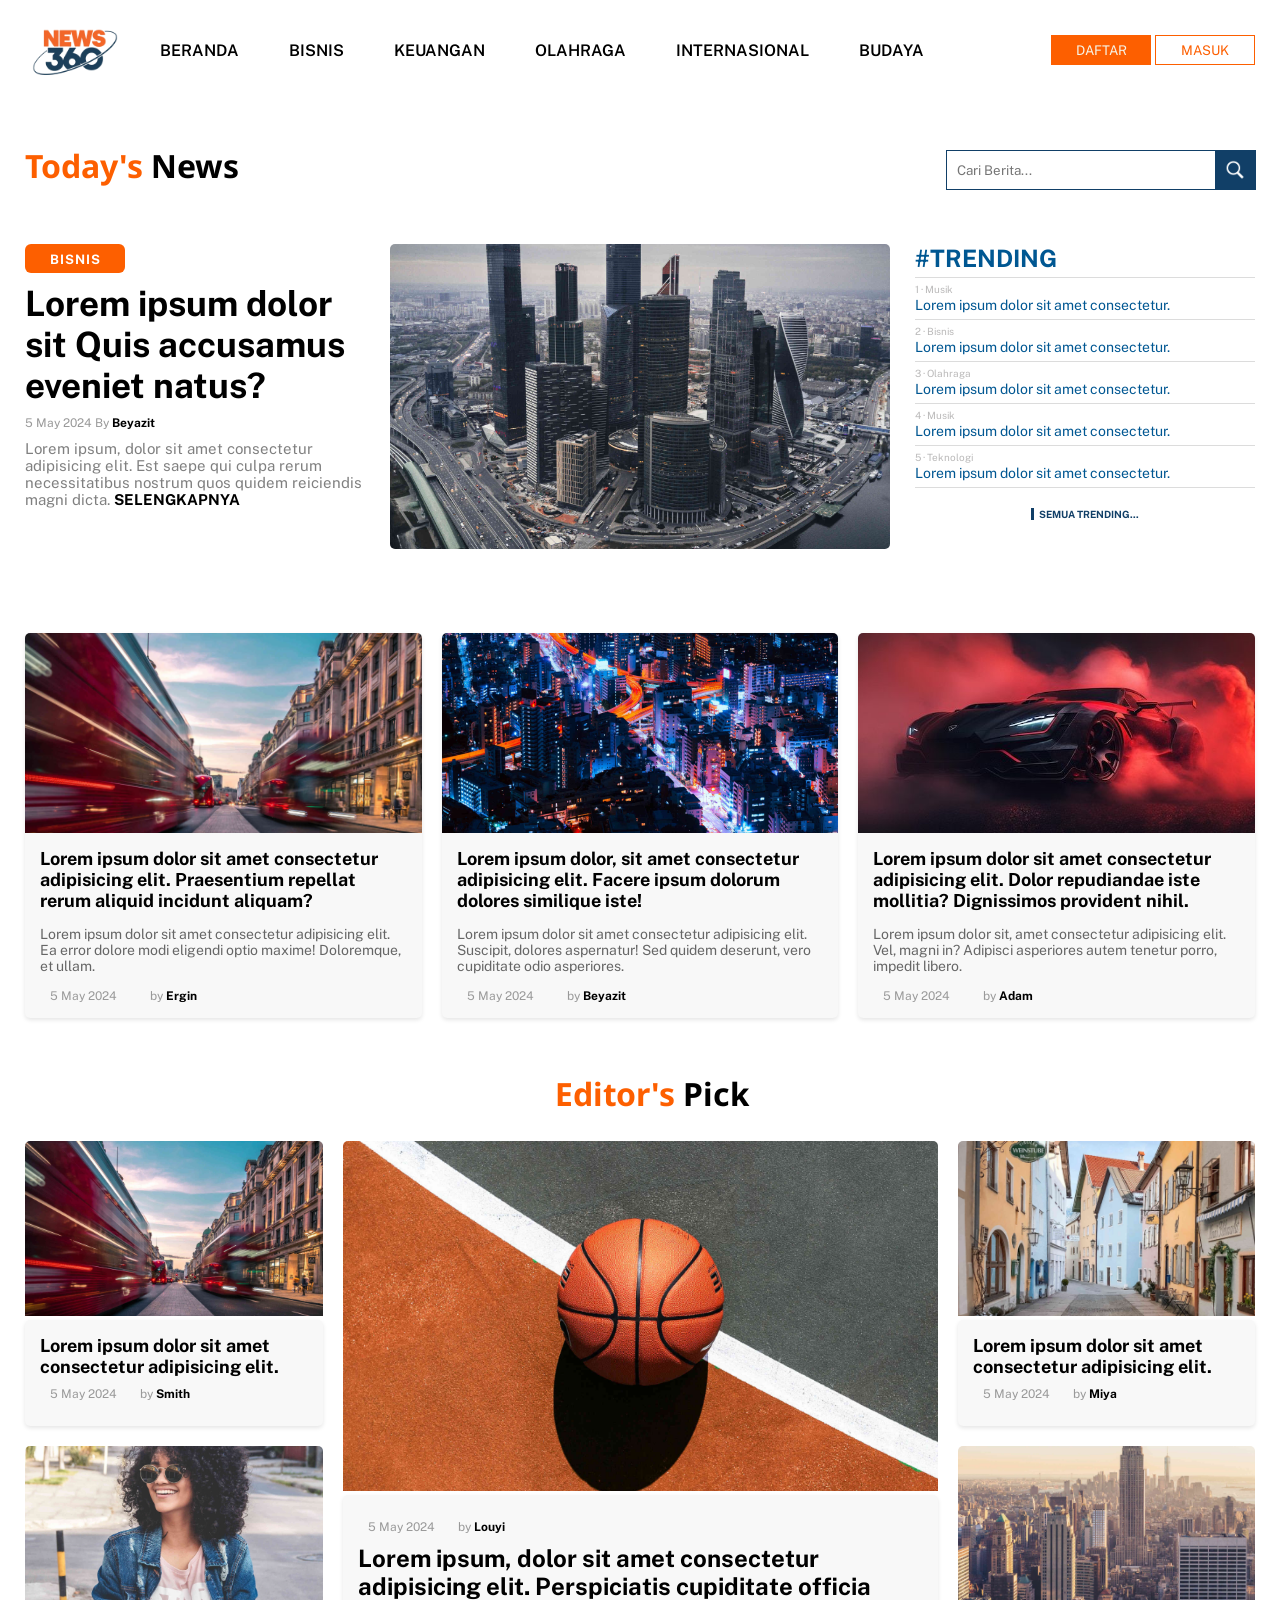
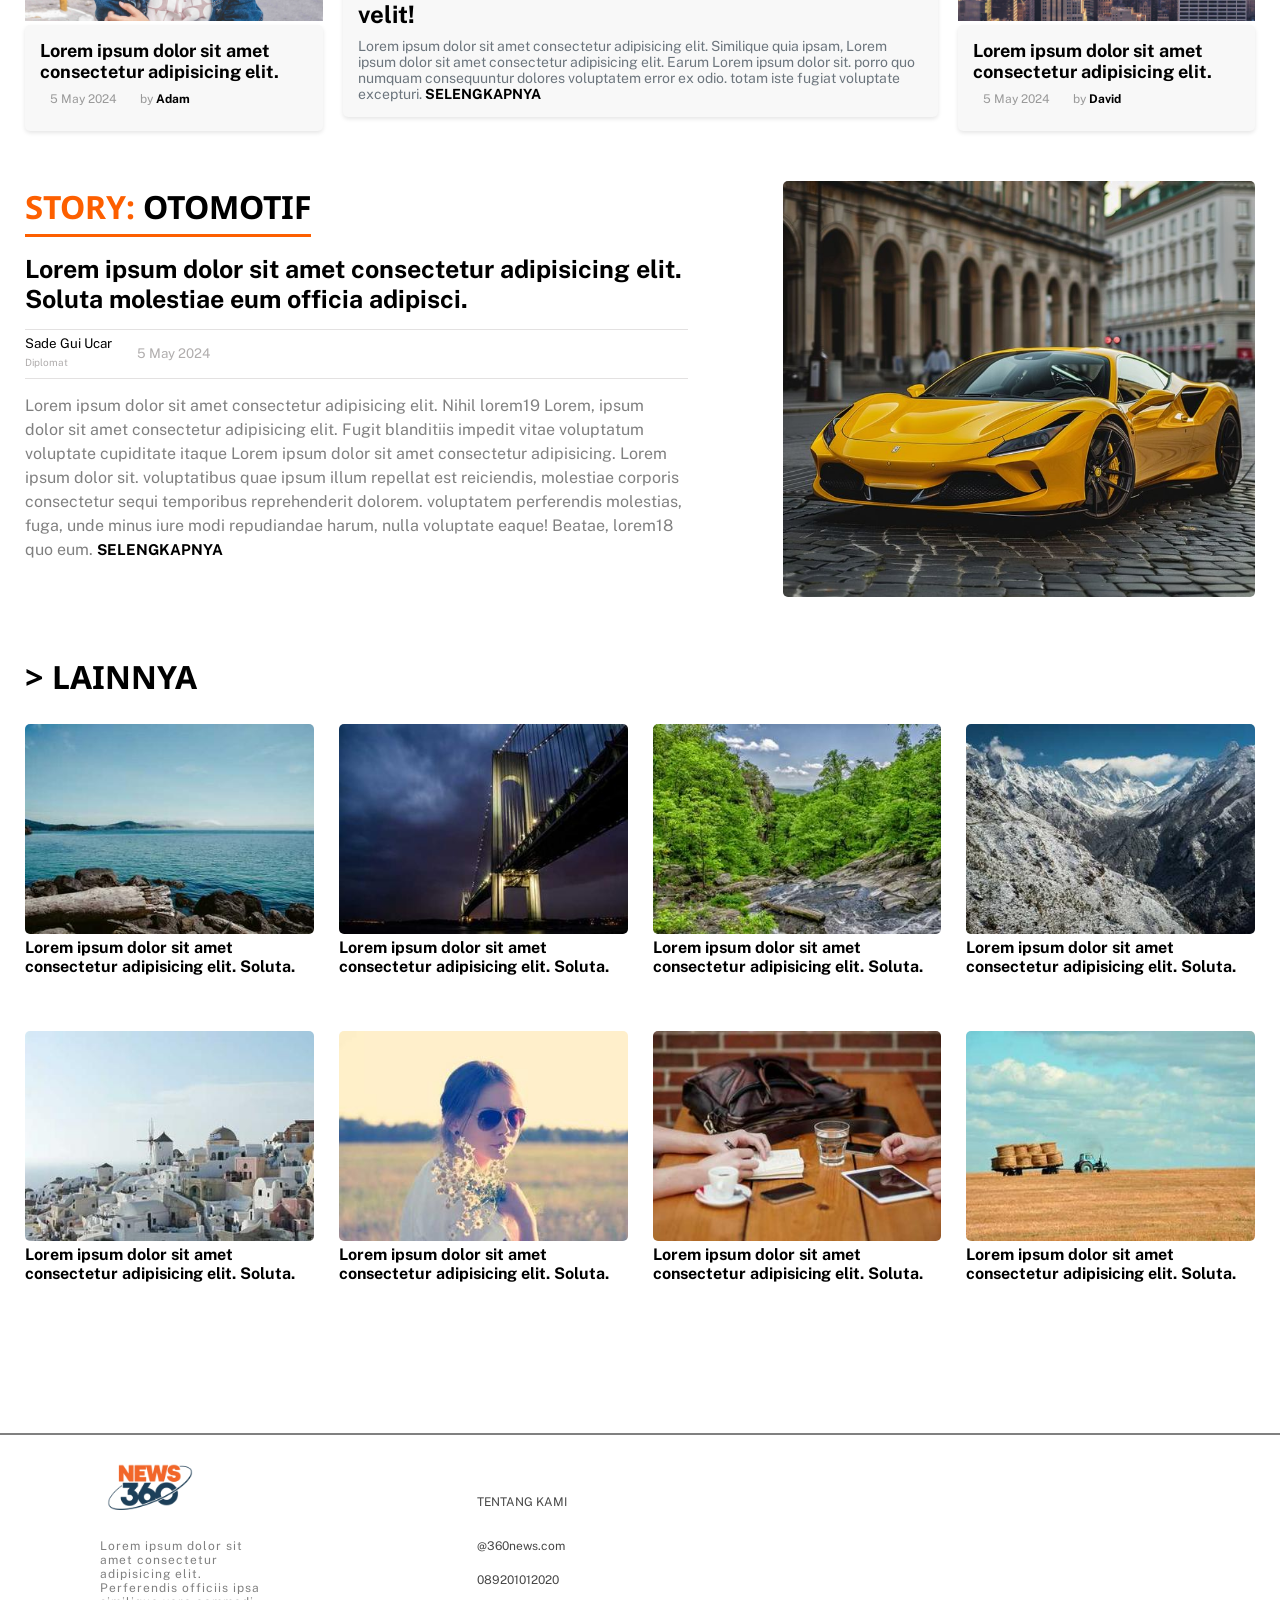
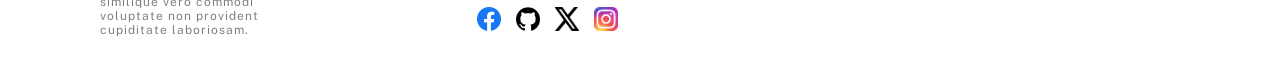
==== commit 9c58999f: "perubahan footer" ====
--- a/beranda.html
+++ b/beranda.html
@@ -281,22 +281,11 @@
                 <img src="gambar/LOGOO.png" alt="">
                 <p>Lorem ipsum dolor sit amet consectetur adipisicing elit. Perferendis officiis ipsa similique vero commodi voluptate non provident cupiditate laboriosam.</p>
             </div>
-            <div class="footer-tengah">
-                <p>KATEGORI</p>
-                <div class="f-tengah">
-                    <a class="kategori-ftr" href="#">POLITIK</a>
-                    <a class="kategori-ftr" href="#">BISNIS</a>
-                    <a class="kategori-ftr" href="#">KEUANGAN</a>
-                    <a class="kategori-ftr" href="#">OLAHRAGA</a>
-                    <a class="kategori-ftr" href="#">INTERNASIONAL</a>
-                    <a class="kategori-ftr" href="#">BUDAYA</a>
-                </div>
-            </div>
             <div class="bagian-kanan">
                 <p>TENTANG KAMI</p>
                 <div class="social-media">
                     <a href="#">@360news.com</a>
-                    <a href="#">088201012020</a>
+                    <a href="#">089201012020</a>
                     <div class="gambar-sosmed">
                         <a href="#">
                             <img alt="Facebook logo" height="24" src="gambar/logos_facebook.png" width="24"/>
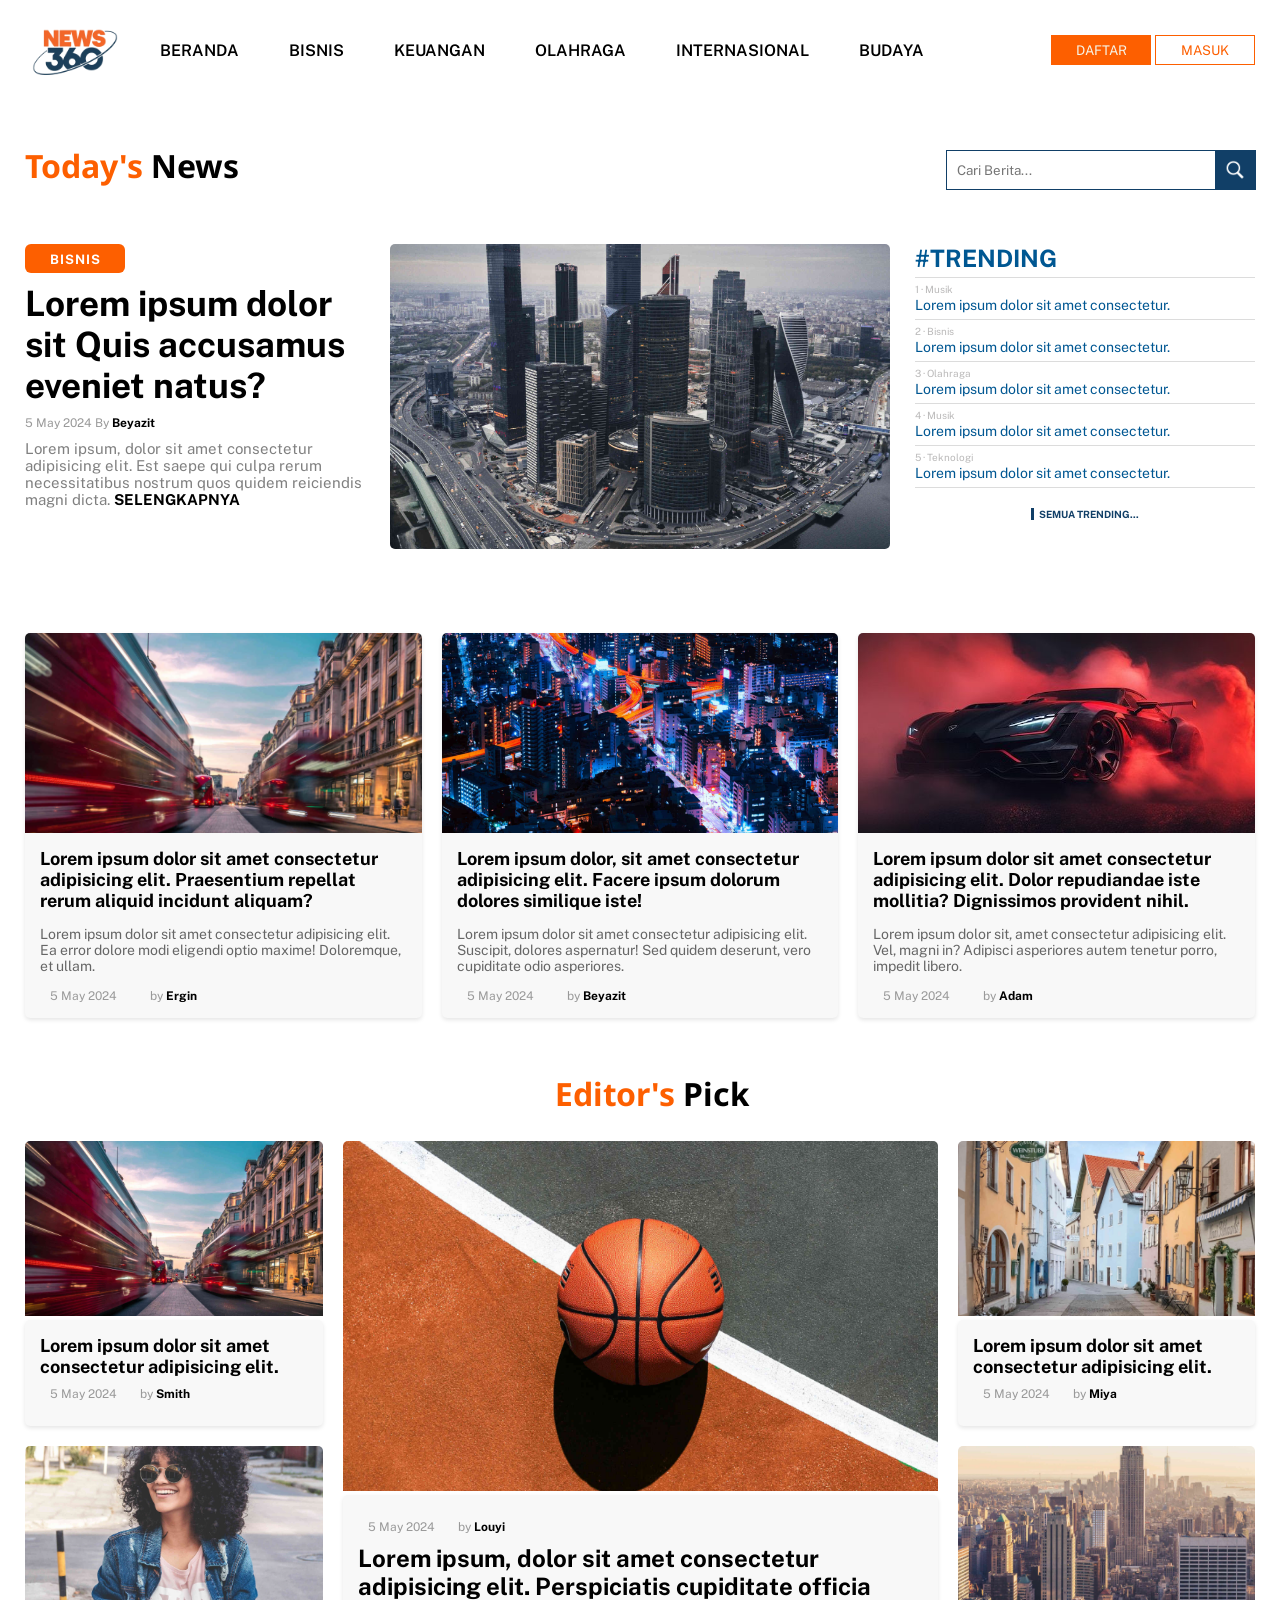
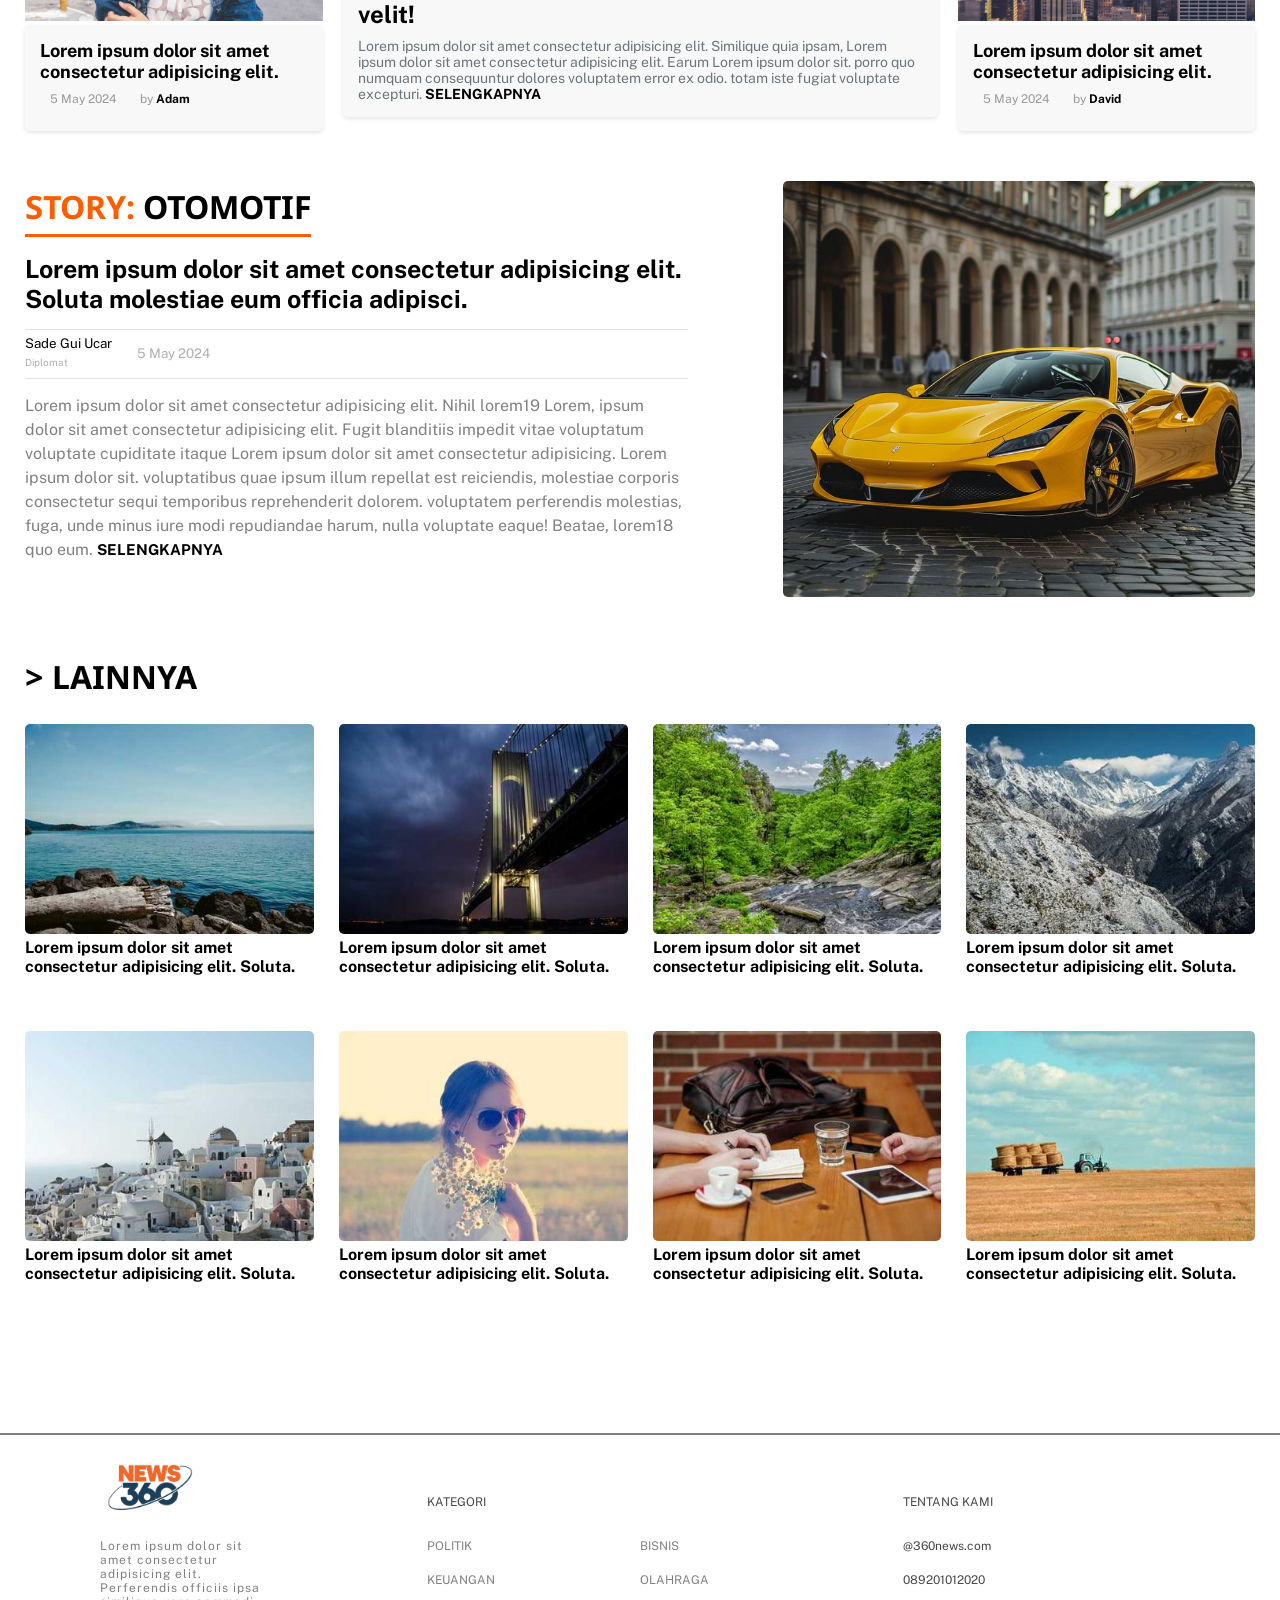
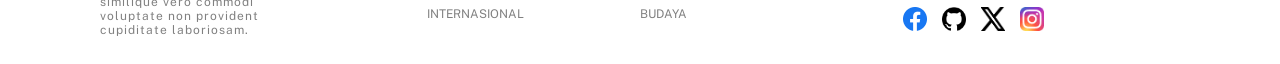
==== commit 5502d470: "Merge pull request #4 from Edho23/tampilan_footer perubahan footer" ====
--- a/beranda.html
+++ b/beranda.html
@@ -281,6 +281,17 @@
                 <img src="gambar/LOGOO.png" alt="">
                 <p>Lorem ipsum dolor sit amet consectetur adipisicing elit. Perferendis officiis ipsa similique vero commodi voluptate non provident cupiditate laboriosam.</p>
             </div>
+            <div class="footer-tengah">
+                <p>KATEGORI</p>
+                <div class="f-tengah">
+                    <a class="kategori-ftr" href="#">POLITIK</a>
+                    <a class="kategori-ftr" href="#">BISNIS</a>
+                    <a class="kategori-ftr" href="#">KEUANGAN</a>
+                    <a class="kategori-ftr" href="#">OLAHRAGA</a>
+                    <a class="kategori-ftr" href="#">INTERNASIONAL</a>
+                    <a class="kategori-ftr" href="#">BUDAYA</a>
+                </div>
+            </div>
             <div class="bagian-kanan">
                 <p>TENTANG KAMI</p>
                 <div class="social-media">
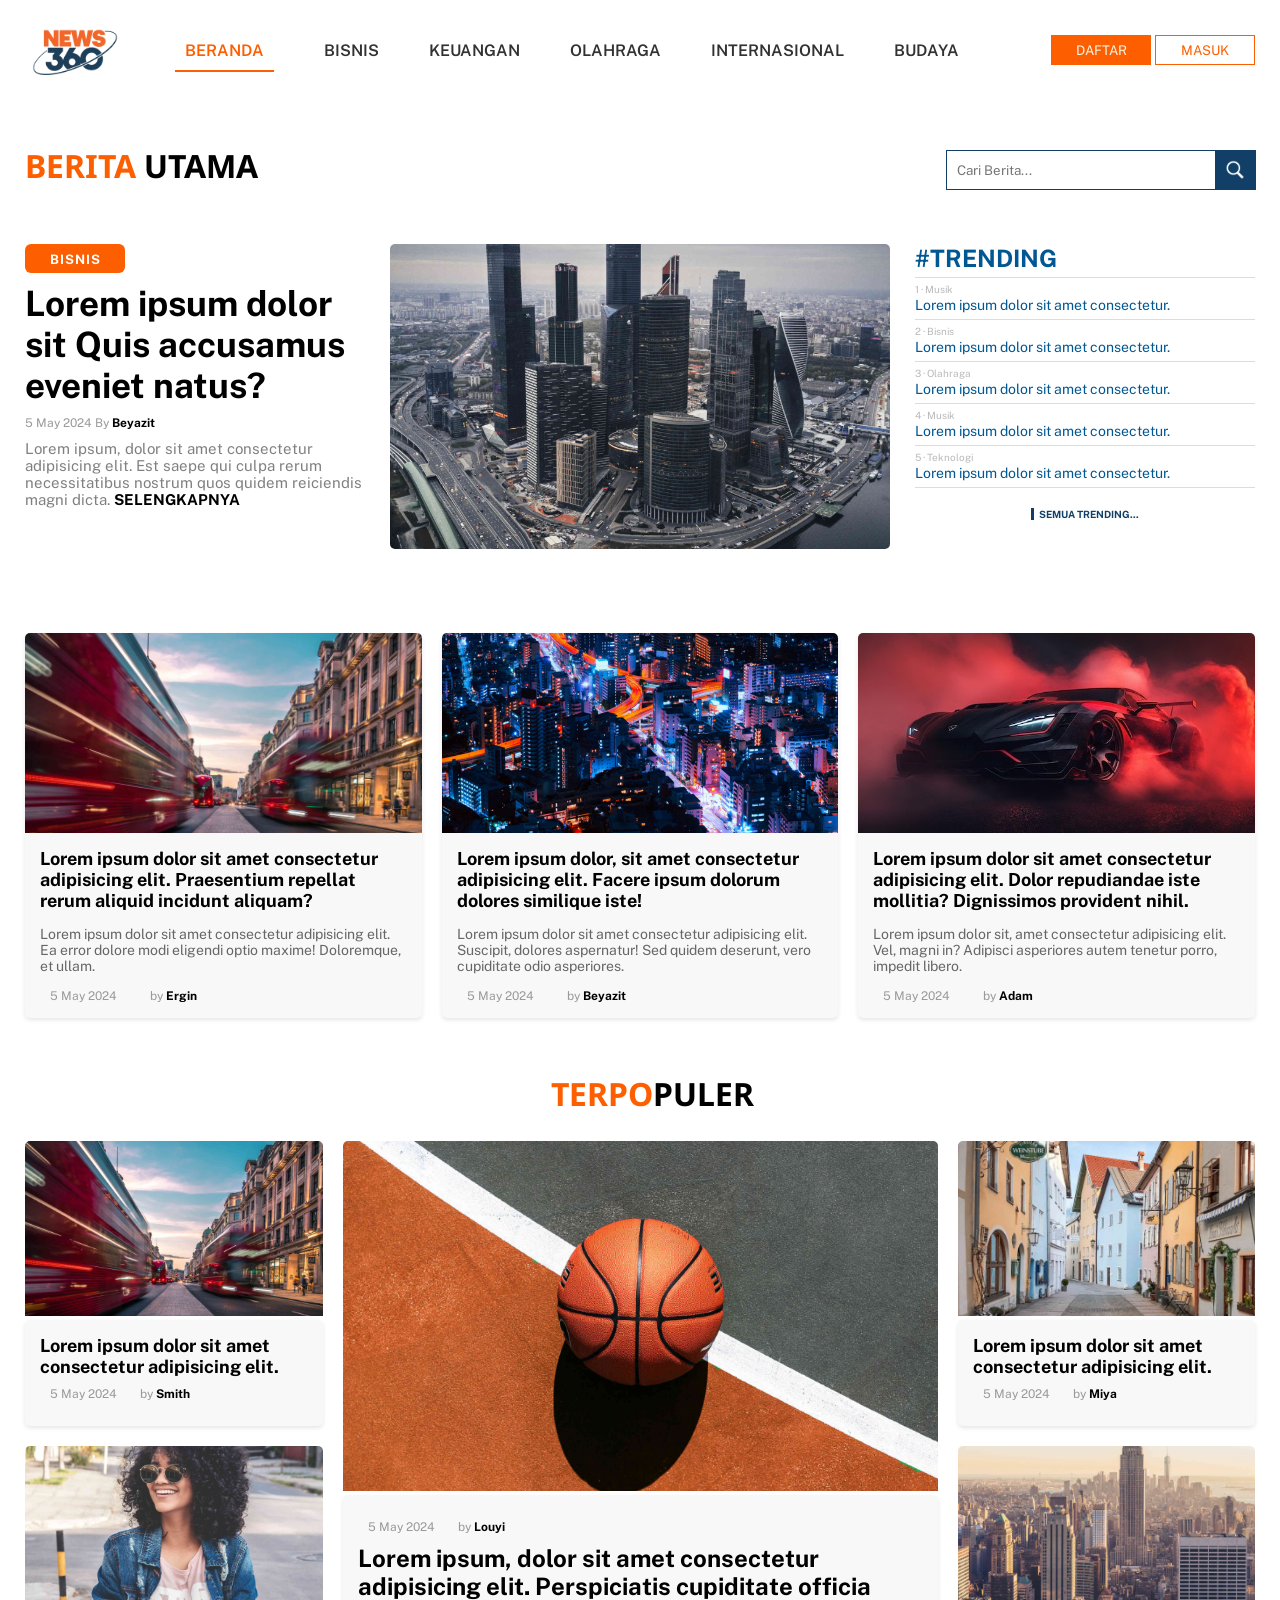
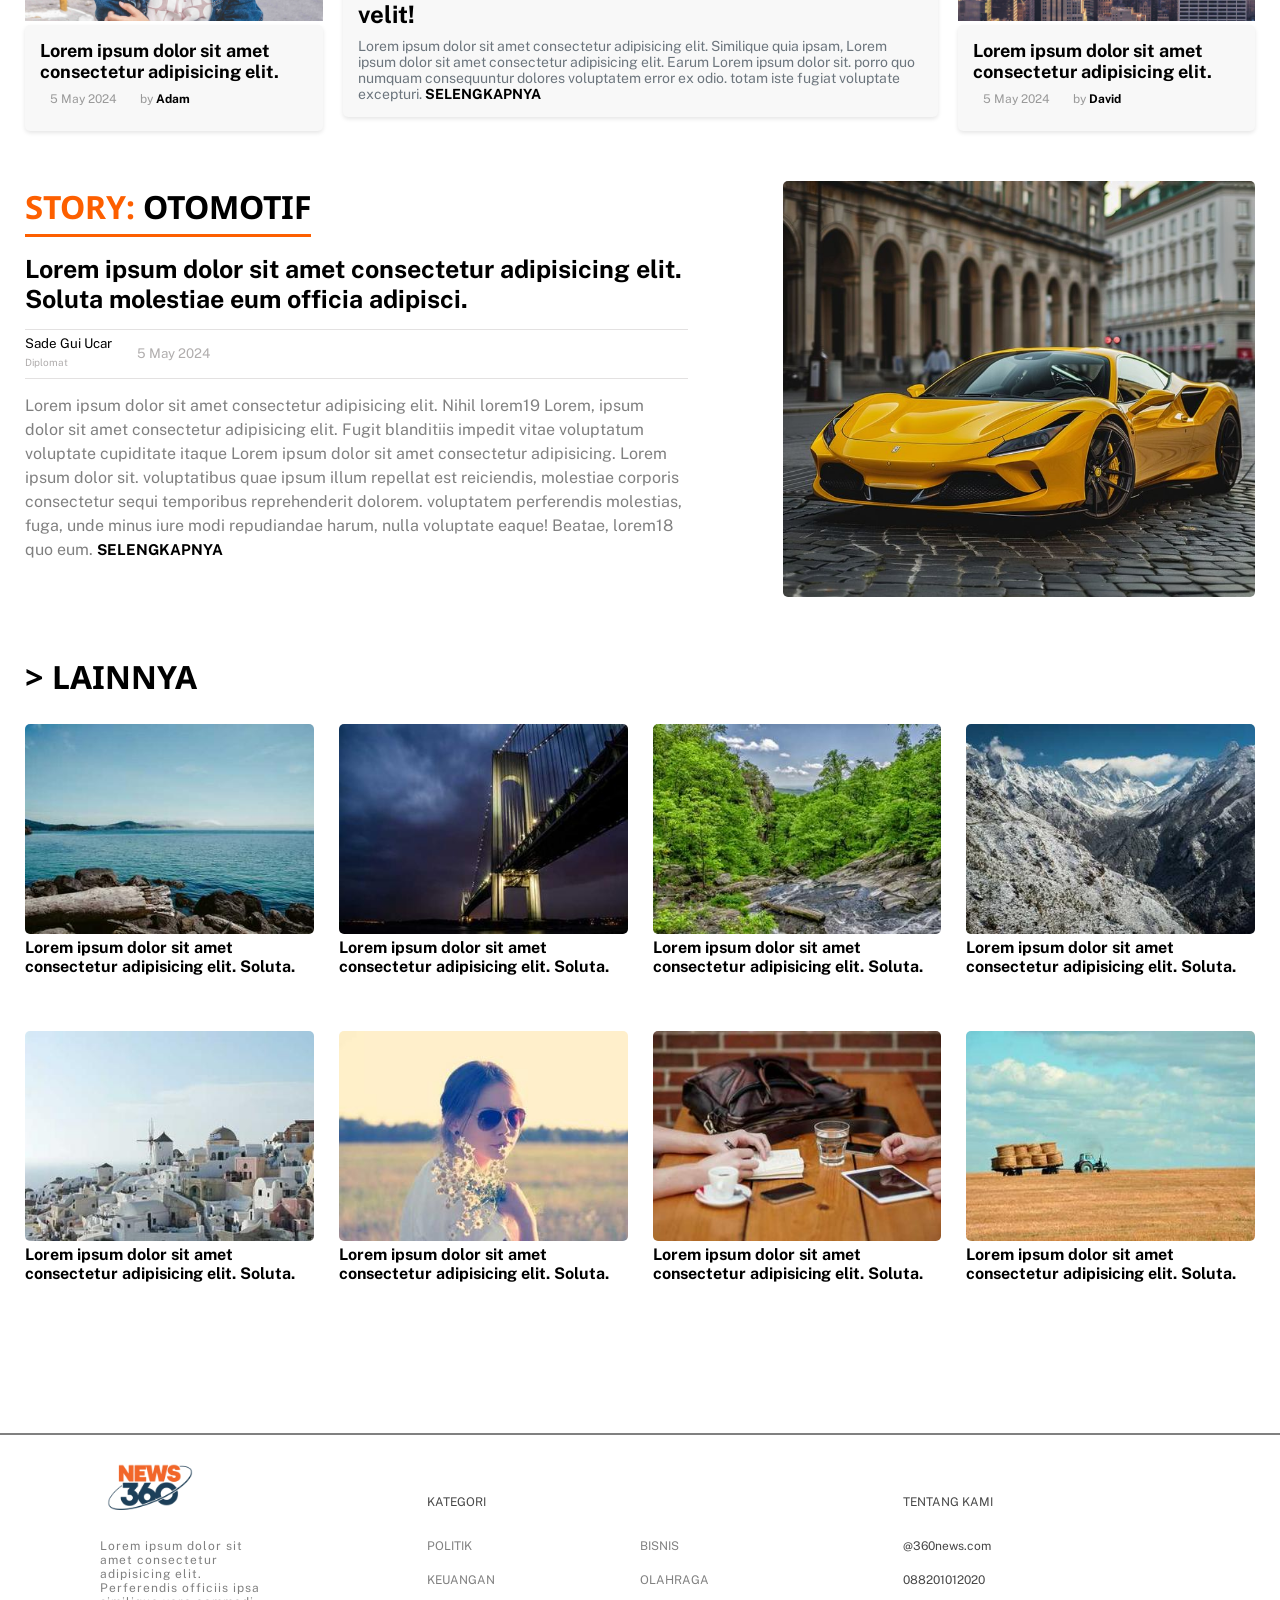
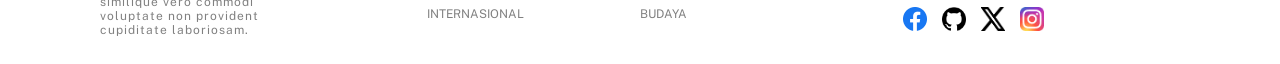
==== commit 097c874e: "update fitur" ====
--- a/beranda.html
+++ b/beranda.html
@@ -18,19 +18,21 @@
         <div class="header-container">
             <div class="left-section">
                 <div class="logo">
-                    <img src="gambar/LOGOO.png" alt="">
+                    <a href="beranda.html">
+                        <img src="gambar/LOGOO.png" alt="">
+                    </a>
                 </div>
                 <nav id="navMenu" class="hidden">
                     <div class="labelCari">
                         <input type="text" placeholder="Cari Berita" class="pencarian">
                         <button class="pencarian-btn"><b>Cari</b></button>
                     </div>
-                    <a class="kategori" href="#">BERANDA</a>
-                    <a class="kategori" href="#">BISNIS</a>
-                    <a class="kategori" href="#">KEUANGAN</a>
-                    <a class="kategori" href="#">OLAHRAGA</a>
-                    <a class="kategori" href="#">INTERNASIONAL</a>
-                    <a class="kategori" href="#">BUDAYA</a>
+                    <a class="kategori" id="beranda" href="beranda.html">BERANDA</a>
+                    <a class="kategori" id="bisnis" href="bisnis.html">BISNIS</a>
+                    <a class="kategori" id="keuangan" href="keuangan.html">KEUANGAN</a>
+                    <a class="kategori" id="olahraga" href="olahraga.html">OLAHRAGA</a>
+                    <a class="kategori" id="internasional" href="internasional.html">INTERNASIONAL</a>
+                    <a class="kategori" id="budaya" href="budaya.html">BUDAYA</a>
                 </nav>
             </div>
             <div class="kanan-nav">
@@ -50,7 +52,7 @@
     <main>
         <div class="judul-dan-cari">
         <div class="hotline-judul">
-            <h1><b>Today's</b> News</h1>
+            <h1><b>BERITA</b> UTAMA</h1>
         </div>
         <div class="pencarian-berita-beranda">
             <div class="container-cari">
@@ -68,7 +70,7 @@
                         <a href="#"><b>BISNIS</b></a>
                     </div>
                     <div class="subjudul-konten">
-                        <p><b>Lorem ipsum dolor sit  Quis accusamus eveniet natus?</b></p>
+                        <p class="judul-hotline"><b>Lorem ipsum dolor sit  Quis accusamus eveniet natus?</b></p>
                         <div class="penulis-tgl">
                             <label for="">5 May 2024</label>
                             <label for="">By <b>Beyazit</b></label>
@@ -79,7 +81,7 @@
                     </div>
                 </div>
                 <div class="layout">
-                    <img class="gambarHotline" src="gambar/websiteplanet-dummy-820X500 (1).png" alt="">
+                    <img class="gambarHotline" src="gambar/websiteplanet-dummy-820X500 (1).png" alt="Bisnis">
                 </div>
                 <div class="layout">
                     <div class="trending-layout">
@@ -158,7 +160,7 @@
             </div>
         </div>
         <div class="konten-editor-pick">
-        <h1><b>Editor's</b> Pick</h1>
+        <h1><b>TERPO</b>PULER</h1>
         <div class="kontainer">
             <div class="gambar-kiri">
                 <div class="card">
@@ -296,7 +298,7 @@
                 <p>TENTANG KAMI</p>
                 <div class="social-media">
                     <a href="#">@360news.com</a>
-                    <a href="#">089201012020</a>
+                    <a href="#">088201012020</a>
                     <div class="gambar-sosmed">
                         <a href="#">
                             <img alt="Facebook logo" height="24" src="gambar/logos_facebook.png" width="24"/>
--- a/beranda.css
+++ b/beranda.css
@@ -33,16 +33,32 @@
 nav {
     display: flex;
     align-items: center;
+    margin-left: 15px;
 }
 
 header nav a {
     text-decoration: none;
-    color: black;
+    color: rgb(51, 49, 49);
     margin: 0 25px;
     font-family: "Public Sans", sans-serif;
     font-optical-sizing: auto;
     font-weight: 600;
     font-style: normal;
+}
+
+header .kategori:hover {
+    color: #FD5F00;
+}
+
+header #beranda {
+    color: #FD5F00;
+    border-bottom: 2px solid #FD5F00;
+    padding: 10px;
+    margin-top: 2px;
+}
+
+header .kategori:active {
+    color: black;
 }
 
 .kanan-nav {
@@ -69,12 +85,25 @@
     background-color: #f67525;
     color: white;
     border: 1px solid #f67525;
+    cursor: pointer;
 }
 
 .loginAkun-btn #login-btn:hover {
     background-color: #f67525;
     color: white;
     border: 1px solid #f67525;
+}
+
+.loginAkun-btn #login-btn:active {
+    color: white;
+    background-color: #FD5F00;
+    border: 1px solid #FD5F00;
+}
+
+.loginAkun-btn button:active {
+    background-color: #FD5F00;
+    color: white;
+    border: 1px solid #FD5F00;
 }
 
 .kanan-nav img {
@@ -135,10 +164,12 @@
 
 .cari-btn img:hover {
     background-color: #005792;
+    cursor: pointer;
 }
 
 .cari-btn img:active {
     background-color: #113F67;
+    cursor: pointer;
 }
 
 .layout {
@@ -168,6 +199,25 @@
     margin: 0 25px;
 }
 
+.subjudul-konten .judul-hotline {
+    position: relative;
+    transition: transform 0.3s ease, box-shadow 0.3s ease;
+}
+
+.subjudul-konten .judul-hotline:hover {
+    transform: translateY(-10px) scale(1.05);
+    cursor: pointer;
+}
+
+.subjudul-konten .ringkasan {
+    cursor: pointer;
+}
+
+.subjudul-konten .ringkasan b:hover {
+    text-decoration: underline;
+    padding-top: 5px;
+}
+
 .genre a {
     text-decoration: none;
     font-size: 13px;
@@ -213,6 +263,10 @@
     border-radius: 5px;
 }
 
+.layout .gambarHotline:hover {
+    cursor: pointer;
+}
+
 .trending-card {
     border-top: 1px solid gainsboro;
 }
@@ -248,6 +302,17 @@
 .trending-card .semua-trending {
     text-align: center;
     margin-top: 10px;
+}
+
+.trending-card a:hover {
+    color: #FD5F00;
+    text-decoration: underline;
+}
+
+.trending-card .semua-trending a:hover {
+    border-left: 3px solid #FD5F00;
+    font-size: 12px;
+    transition: all 0.3s ease-in-out;
 }
 
 .konten-2 {
@@ -264,6 +329,17 @@
   background-color: #f8f8f8;
   border-radius: 5px;
   box-shadow: 0 2px 4px rgba(0, 0, 0, 0.1);
+  transition: transform 0.3s ease;
+}
+
+.panel:hover {
+    transform: translateY(-10px) scale(1.05);
+    transition: transform 0.3s ease, box-shadow 0.3s ease;
+    cursor: pointer;
+}
+
+.panel .subjudul-konten-2:hover {
+    text-decoration: underline;
 }
 
 .panel .penulis-tgl-konten label {
@@ -311,6 +387,20 @@
     margin: 0 25px;
 }
 
+.kontainer .card {
+    transition: transform 0.3s ease
+}
+
+.kontainer .card:hover {
+    transform: translateY(-10px) scale(1.05);
+    transition: all 0.3s ease, box-shadow 0.3s ease;
+    cursor: pointer;
+}
+
+.kontainer .card h3:hover {
+    text-decoration: underline;
+}
+
 .konten-editor-pick h1 {
     text-align: center;
 }
@@ -331,6 +421,19 @@
     object-fit: cover;
     border-top-left-radius: 5px;
     border-top-right-radius: 5px;
+}
+
+.main-card {
+    transition: transform 0.3s ease;
+}
+
+.main-card:hover {
+    transform: translateY(-5px) scale(1.05);
+    transition: transform 0.3s ease;
+}
+
+.main-card h2:hover {
+    text-decoration: underline;
 }
 
 .main-card img {
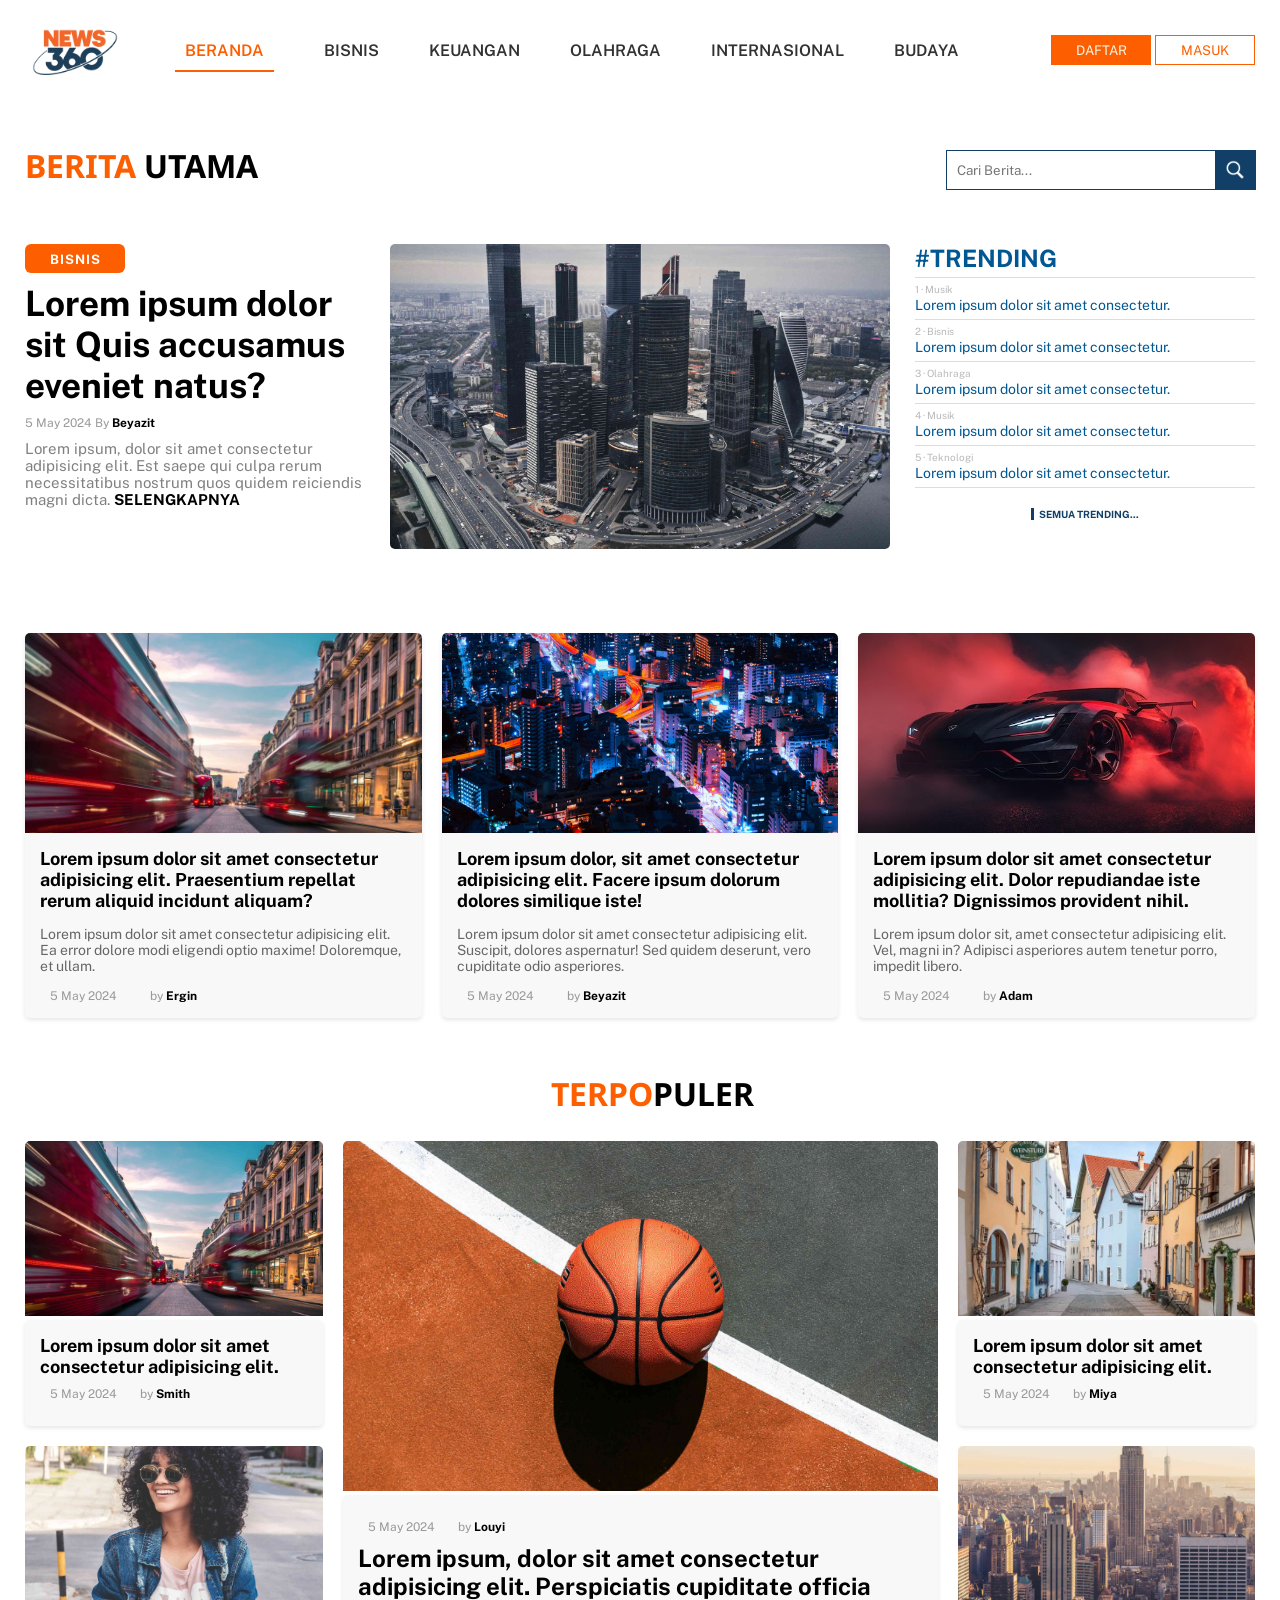
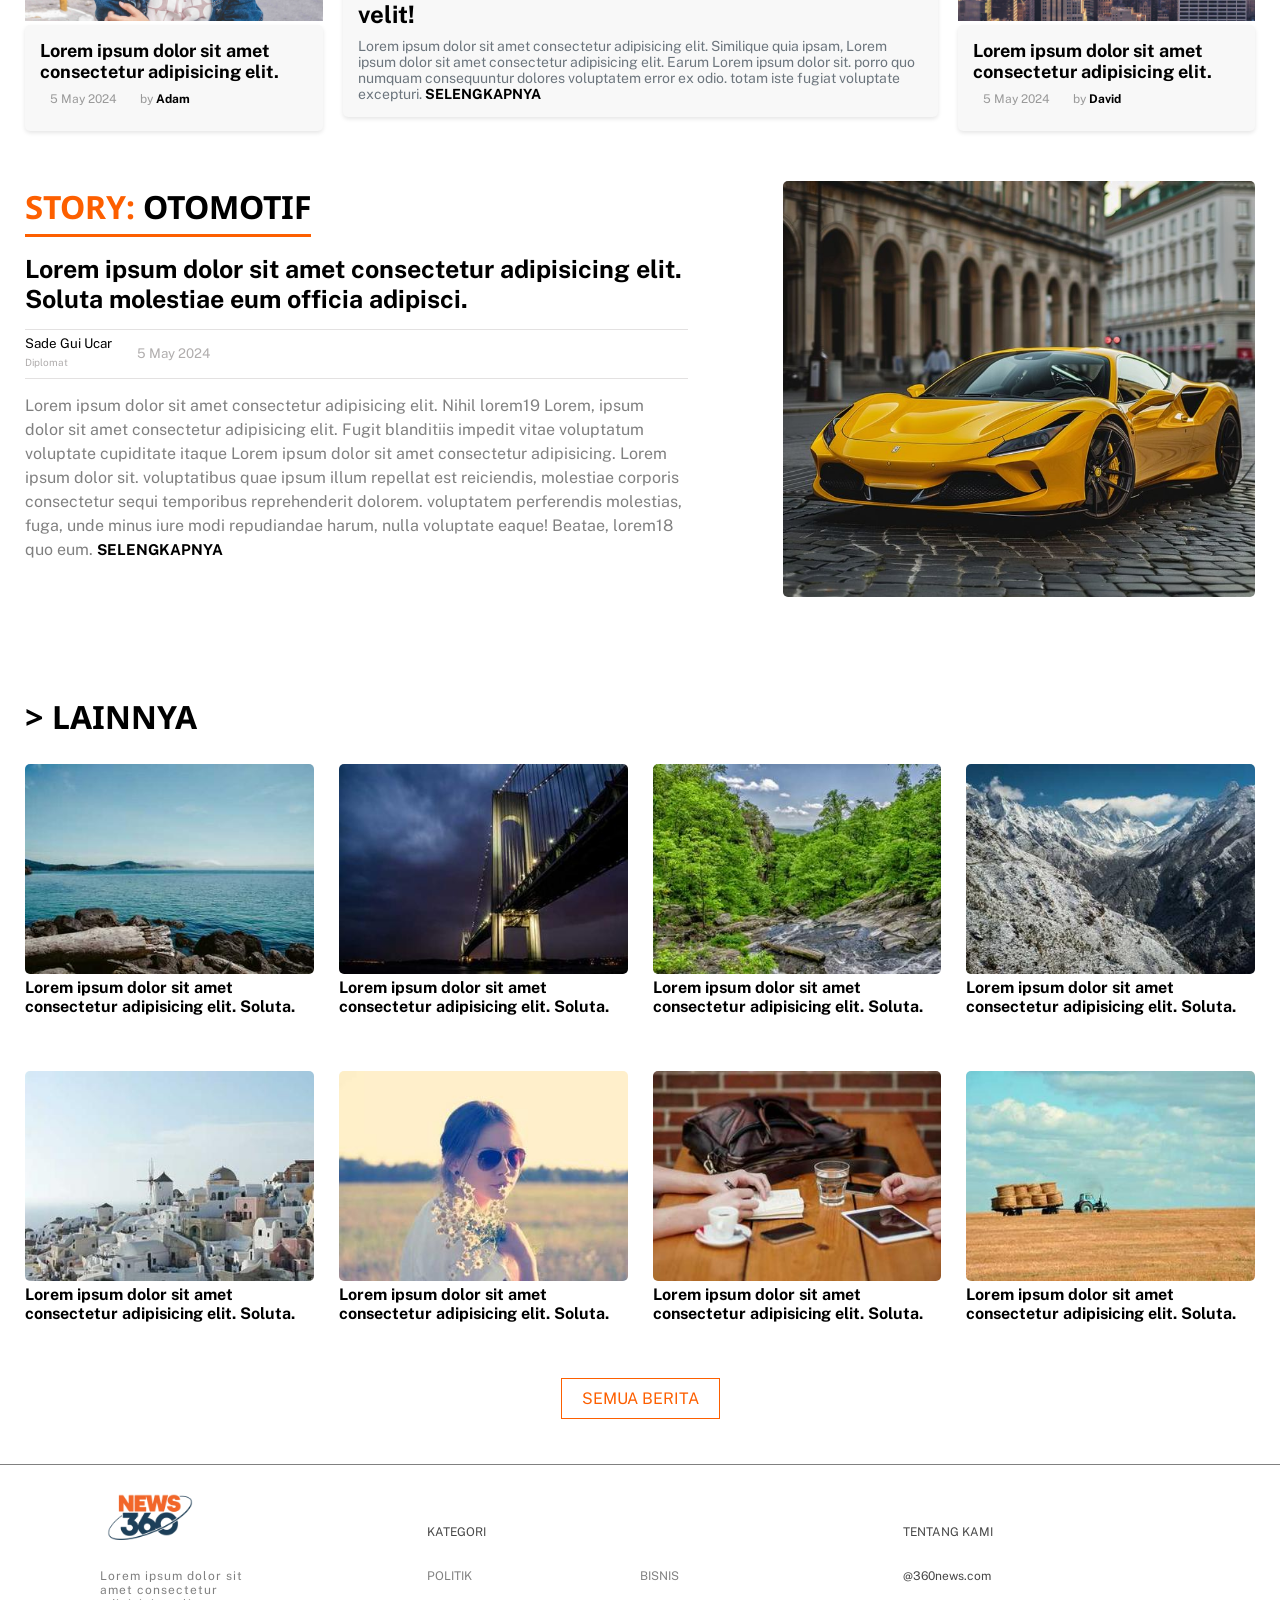
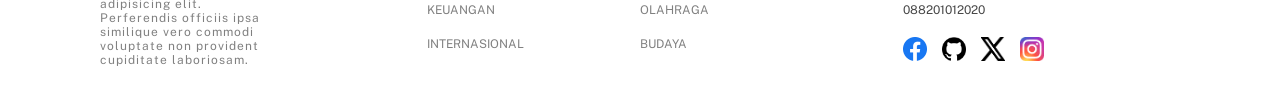
==== commit ad2ef7e9: "finish hover beranda + tambah button di akhir" ====
--- a/beranda.html
+++ b/beranda.html
@@ -239,7 +239,7 @@
             </div>
         </div>
         <div class="semua-class">
-            <h1>> LAINNYA</h1>
+            <h1><b>></b> LAINNYA</h1>
             <div class="grid-conten">
                 <div class="grid-card-konten">
                     <img src="gambar/16-367x267.jpg" alt="">
@@ -275,6 +275,12 @@
                 </div>
             </div>
         </div>
+        <div class="semua-berita-btn">
+            <div class="card-btn-semua-berita">
+                <button>SEMUA BERITA</button>
+            </div>
+        </div>
+
     </main>
 
     <footer>
--- a/beranda.css
+++ b/beranda.css
@@ -261,6 +261,7 @@
 .layout img {
     width: 500px;
     border-radius: 5px;
+    transition: filter 0.3s ease;
 }
 
 .layout .gambarHotline:hover {
@@ -434,6 +435,15 @@
 
 .main-card h2:hover {
     text-decoration: underline;
+    cursor: pointer;
+}
+
+.main-card p:hover {
+    cursor: pointer;
+}
+
+.main-card img:hover {
+    cursor: pointer;
 }
 
 .main-card img {
@@ -486,15 +496,26 @@
 }
 
 
-/* style story: war */
+/* style story: otomotif */
+.story-war {
+    overflow: hidden;
+}
+
 .kontainer-story {
     display: flex;
     margin: 50px 25px;
+    transition: transform 0.3s ease;
 }
 
 .konten-kanan img {
     width: 100%;
     border-radius: 5px;
+    transition: filter 0.3s ease;
+}
+
+.story-war:hover .konten-kanan img {
+    filter: brightness(0.8);
+    cursor: pointer;
 }
 
 .konten-kanan {
@@ -515,8 +536,25 @@
     text-underline-offset: 15px;
 }
 
+.konten-kiri h1:hover {
+    color: #113F67;
+}
+
+.konten-kiri:hover {
+    cursor: pointer;
+    color: #113F67;
+}
+
+.konten-kiri:hover + img {
+    filter: brightness(0.9);
+}
+
 .konten-kiri p b {
     font-size: 25px;
+}
+
+.konten-kiri p b:hover {
+    text-decoration: underline;
 }
 
 .konten-kiri .tgl-penulis-story p {
@@ -574,6 +612,18 @@
     margin: 0px 25px;
 }
 
+.semua-class h1 b {
+    color: black;
+}
+
+.semua-class:hover h1 b {
+    color: #113F67;
+}
+
+.semua-class:hover h1 {
+    color: #005792;
+}
+
 .grid-card-konten {
     margin-bottom: 30px;
 }
@@ -587,13 +637,42 @@
     margin-right: 10px;
 }
 
+.grid-card-konten:hover {
+    cursor: pointer;
+    color: #005792;
+}
+
+.grid-card-konten:hover img {
+    filter: brightness(0.8);
+}
+
+.semua-berita-btn .card-btn-semua-berita {
+    text-align: center;
+}
+
+.card-btn-semua-berita button {
+    margin-top: 25px;
+    margin-bottom: 25px;
+    padding: 10px 20px;
+    border: 1px solid #FD5F00;
+    color: #FD5F00;
+    background-color: white;
+    font-size: 16px;
+    transition: all 0.3s ease-in-out;
+}
+
+.card-btn-semua-berita button:hover {
+    background-color: #FD5F00;
+    color: white;
+    cursor: pointer;
+}
+
 
 /* Style Footer */
 .konten-footer {
-    border-top: 2px solid gray;
+    border-top: 1px solid gray;
     border-width: 100%;
     margin: 20px 0px;
-    margin-top: 120px;
     display: grid;
     grid-template-columns: repeat(3, 1fr);
 }
@@ -638,6 +717,11 @@
     font-size: 12px;
 }
 
+.f-tengah a:hover {
+    text-decoration: underline;
+    color: #113F67;
+}
+
 
 .konten-footer .bagian-kanan {
     margin-top: 60px;
@@ -662,6 +746,11 @@
 .social-media a {
     text-decoration: none;
     color: #474747;
+}
+
+.social-media a:hover {
+    text-decoration: underline;
+    color: #005792;
 }
 
 .gambar-sosmed {
